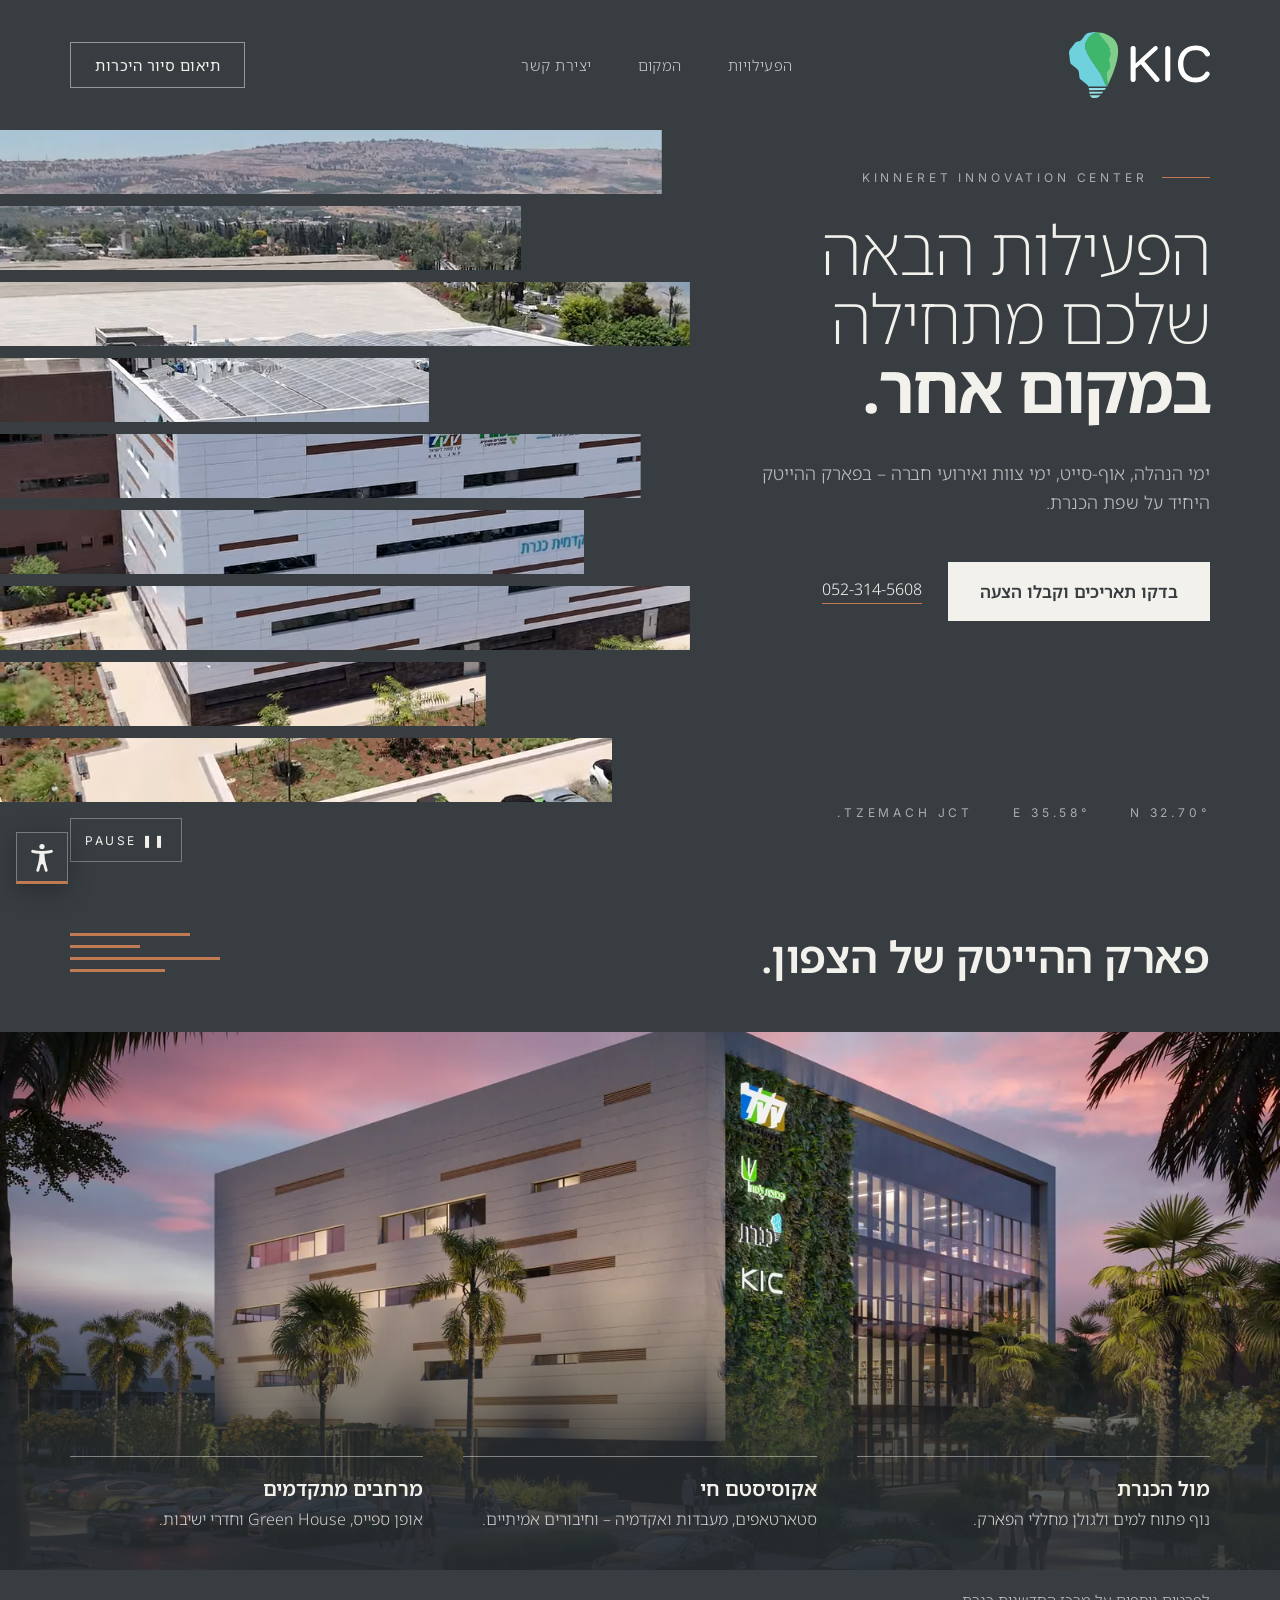
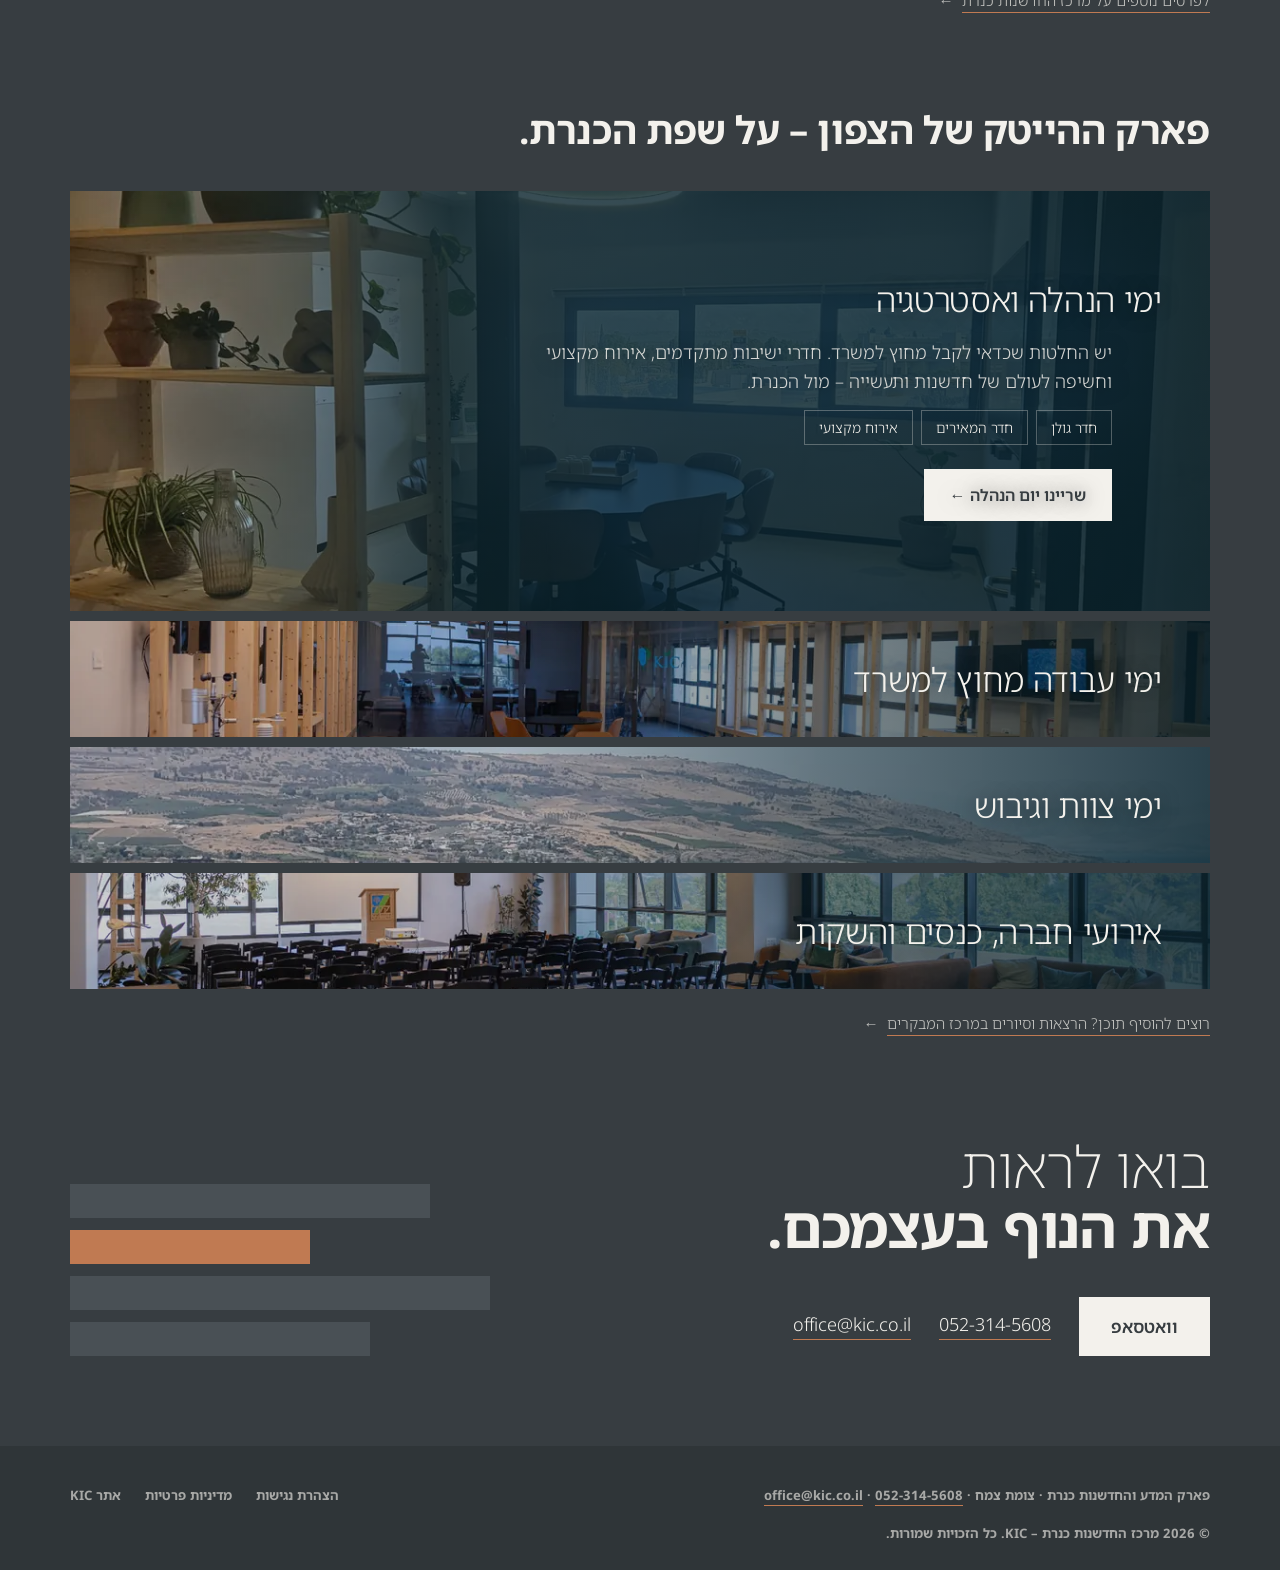
==== index.html @ aa3758ad "Add files via upload" ====
<!DOCTYPE html>
<html lang="he" dir="rtl">
<head>
<meta charset="utf-8">
<meta name="viewport" content="width=device-width, initial-scale=1">
<title>ימי הנהלה, אוף‑סייט ואירועי חברה מול הכנרת | KIC – פארק ההייטק של הצפון</title>
<meta name="description" content="ימי הנהלה, אוף סייט לחברות הייטק, ימי גיבוש בצפון ואירועי חברה בכנרת – בפארק ההייטק של הצפון בצומת צמח. בדקו תאריכים וקבלו הצעה בוואטסאפ.">
<meta name="theme-color" content="#373D41">
<!-- TODO: להחליף את https://example.com/ בדומיין הסופי (canonical, og:url, og:image, sitemap, robots, JSON-LD) -->
<link rel="canonical" href="https://example.com/">

<!-- העדפות נגישות מוחלות לפני הרינדור (בלי הבהוב) -->
<script>
(function(){try{var p=JSON.parse(localStorage.getItem('kic-a11y')||'{}'),h=document.documentElement;
for(var k in p){if(p[k])h.setAttribute('data-'+k,p[k]===true?'':p[k]);}
if(p.fs||p.spacing||p.font)h.setAttribute('data-flow','');}catch(e){}})();
</script>

<link rel="preconnect" href="https://fonts.googleapis.com">
<link rel="preconnect" href="https://fonts.gstatic.com" crossorigin>
<link rel="preload" as="style" href="https://fonts.googleapis.com/css2?family=Noto+Sans+Hebrew:wght@200;300;400;600;700&amp;family=Inter:wght@300;400;500&amp;display=swap">
<link rel="stylesheet" href="https://fonts.googleapis.com/css2?family=Noto+Sans+Hebrew:wght@200;300;400;600;700&amp;family=Inter:wght@300;400;500&amp;display=swap" media="print" onload="this.media='all'">
<noscript><link rel="stylesheet" href="https://fonts.googleapis.com/css2?family=Noto+Sans+Hebrew:wght@200;300;400;600;700&amp;family=Inter:wght@300;400;500&amp;display=swap"></noscript>
<link rel="stylesheet" href="css/styles.css">
<link rel="preload" as="image" href="assets/video/hero-poster-640.webp" imagesrcset="assets/video/hero-poster-480.webp 480w, assets/video/hero-poster-640.webp 640w, assets/video/hero-poster-800.webp 800w, assets/video/hero-poster.webp 960w" imagesizes="(max-width: 900px) 94vw, min(55vw, 860px)" fetchpriority="high">

<link rel="icon" href="favicon.ico" sizes="32x32">
<link rel="icon" href="favicon.svg" type="image/svg+xml">
<link rel="apple-touch-icon" href="apple-touch-icon.png">
<link rel="manifest" href="site.webmanifest">

<meta property="og:type" content="website">
<meta property="og:locale" content="he_IL">
<meta property="og:site_name" content="KIC – מרכז החדשנות כנרת">
<meta property="og:title" content="ימי הנהלה, אוף‑סייט ואירועי חברה מול הכנרת | KIC">
<meta property="og:description" content="הפעילות הבאה שלכם מתחילה במקום אחר: ימי הנהלה, ימי צוות וגיבוש, כנסים ואירועי חברה בפארק ההייטק של הצפון, מול הכנרת.">
<meta property="og:url" content="https://example.com/">
<meta property="og:image" content="https://example.com/assets/img/og-kic.jpg">
<meta property="og:image:type" content="image/jpeg">
<meta property="og:image:width" content="1200">
<meta property="og:image:height" content="630">
<meta property="og:image:alt" content="בניין מרכז החדשנות כנרת עם לוגו KIC, ומאחוריו הכנרת והגולן">
<meta name="twitter:card" content="summary_large_image">
<meta name="twitter:title" content="ימי הנהלה, אוף‑סייט ואירועי חברה מול הכנרת | KIC">
<meta name="twitter:description" content="ימי הנהלה, ימי צוות וגיבוש, כנסים ואירועי חברה בפארק ההייטק של הצפון, מול הכנרת.">
<meta name="twitter:image" content="https://example.com/assets/img/og-kic.jpg">
<meta name="twitter:image:alt" content="בניין מרכז החדשנות כנרת עם לוגו KIC, ומאחוריו הכנרת והגולן">

<!-- TODO: להוסיף ל-sameAs את כתובות הלינקדאין והפייסבוק הרשמיות של KIC -->
<script type="application/ld+json">
{
  "@context": "https://schema.org",
  "@graph": [
    {
      "@type": "Organization",
      "@id": "https://example.com/#org",
      "name": "מרכז החדשנות כנרת – KIC",
      "alternateName": ["KIC – Kinneret Innovation Center", "פארק המדע והחדשנות כנרת"],
      "url": "https://example.com/",
      "logo": "https://example.com/assets/logo/kic-logo.png",
      "email": "office@kic.co.il",
      "telephone": "+972-52-314-5608",
      "address": { "@id": "https://example.com/#address" },
      "sameAs": ["https://www.kinneretinnovation.com/he/kic-park"]
    },
    {
      "@type": "EventVenue",
      "@id": "https://example.com/#venue",
      "name": "פארק KIC – פארק ההייטק של הצפון",
      "description": "ימי הנהלה ואסטרטגיה, ימי עבודה מחוץ למשרד, ימי צוות וגיבוש, ואירועי חברה, כנסים והשקות – בפארק ההייטק על שפת הכנרת.",
      "url": "https://example.com/",
      "image": "https://example.com/assets/img/og-kic.jpg",
      "telephone": "+972-52-314-5608",
      "email": "office@kic.co.il",
      "address": {
        "@type": "PostalAddress",
        "@id": "https://example.com/#address",
        "streetAddress": "פארק המדע והחדשנות כנרת, צומת צמח",
        "addressLocality": "צומת צמח",
        "addressRegion": "עמק הירדן",
        "addressCountry": "IL"
      },
      "geo": { "@type": "GeoCoordinates", "latitude": 32.70, "longitude": 35.58 },
      "containedInPlace": { "@type": "Place", "name": "הכנרת" },
      "publicAccess": false,
      "organizer": { "@id": "https://example.com/#org" },
      "sameAs": ["https://www.kinneretinnovation.com/he/kic-park"]
    }
  ]
}
</script>
</head>
<body>
<a class="skip" href="#main">דלג לתוכן הראשי</a>

<header class="top">
  <a class="logo" href="./" aria-label="KIC – מרכז החדשנות כנרת, לראש העמוד">
    <img class="logo-light" src="assets/logo/kic-logo-light.svg" alt="KIC – מרכז החדשנות כנרת" width="140" height="66">
    <img class="logo-dark" src="assets/logo/kic-logo-dark.svg" alt="KIC – מרכז החדשנות כנרת" width="140" height="66" loading="lazy">
  </a>
  <nav aria-label="ניווט ראשי">
    <a href="#formats">הפעילויות</a>
    <a href="#place">המקום</a>
    <a href="#contact">יצירת קשר</a>
  </nav>
  <a class="btn-line" href="https://wa.me/972523145608" data-wa="tour" target="_blank" rel="noopener">תיאום סיור היכרות<span class="sr"> בוואטסאפ (נפתח בחלון חדש)</span></a>
</header>

<main id="main" tabindex="-1">
  <section class="hero" aria-labelledby="h-hero">
    <div class="strips">
      <div class="strips-media">
        <img id="heroPoster" src="assets/video/hero-poster-640.webp" srcset="assets/video/hero-poster-480.webp 480w, assets/video/hero-poster-640.webp 640w, assets/video/hero-poster-800.webp 800w, assets/video/hero-poster.webp 960w" sizes="(max-width: 900px) 94vw, min(55vw, 860px)" width="960" height="1118" alt="צילום רחפן של בניין מרכז החדשנות כנרת, ומאחוריו הכנרת" fetchpriority="high" decoding="async">
        <video id="heroVideo" muted loop playsinline preload="none" disablepictureinpicture aria-label="צילום רחפן שעולה מעל בניין מרכז החדשנות כנרת וחושף את הכנרת" hidden></video>
      </div>
      <div aria-hidden="true"><div class="cover" style="--i:0;width:94%"></div><div class="cover" style="--i:1;width:74%"></div><div class="cover" style="--i:2;width:98%"></div><div class="cover" style="--i:3;width:61%"></div><div class="cover" style="--i:4;width:91%"></div><div class="cover" style="--i:5;width:83%"></div><div class="cover" style="--i:6;width:98%"></div><div class="cover" style="--i:7;width:69%"></div><div class="cover" style="--i:8;width:87%"></div></div>
    </div>
    <button class="vctl" id="vctl" type="button" aria-pressed="false" aria-label="עצירת וידאו הרקע – PAUSE / PLAY" hidden><span aria-hidden="true" id="vctlText">❚❚ PAUSE</span></button>

    <div class="hero-copy">
      <p class="label up" lang="en">KINNERET INNOVATION CENTER</p>
      <h1 id="h-hero" class="up">הפעילות הבאה<br>שלכם מתחילה<br><strong>במקום אחר.</strong></h1>
      <p class="lead up2">ימי הנהלה, אוף‑סייט, ימי צוות ואירועי חברה – בפארק ההייטק היחיד על שפת הכנרת.</p>
      <div class="actions up2">
        <a class="btn" href="https://wa.me/972523145608" data-wa="quote" target="_blank" rel="noopener">בדקו תאריכים וקבלו הצעה<span class="sr"> בוואטסאפ (נפתח בחלון חדש)</span></a>
        <a class="ulink" href="tel:+972523145608" data-tel><span class="sr">טלפון: </span><span dir="ltr" data-phone-text>052-314-5608</span></a>
      </div>
    </div>

    <p class="coords label" aria-hidden="true" lang="en"><span>32.70° N</span><span>35.58° E</span><span>TZEMACH JCT.</span></p>
  </section>

  <section class="place" id="place" aria-labelledby="h-place">
    <div class="place-head">
      <h2 id="h-place" class="h-place"><b>פארק ההייטק של הצפון.</b></h2>
      <div class="slats" aria-hidden="true"><span style="width:120px"></span><span style="width:70px"></span><span style="width:150px"></span><span style="width:95px"></span></div>
    </div>
    <div class="pano">
      <img class="pano-building" src="assets/img/kic-building-1200.webp" srcset="assets/img/kic-building-480.webp 480w, assets/img/kic-building-800.webp 800w, assets/img/kic-building-1200.webp 1200w, assets/img/kic-building-1600.webp 1600w, assets/img/kic-building-2000.webp 2000w" sizes="100vw" width="2000" height="1379" alt="בניין מרכז החדשנות כנרת עם הקיר הירוק והלוגו של KIC, מואר בשעת דמדומים ומוקף עצי דקל" loading="lazy" decoding="async">
      <ul class="values">
        <li><p class="t">מול הכנרת</p><p class="d">נוף פתוח למים ולגולן מחללי הפארק.</p></li>
        <li><p class="t">אקוסיסטם חי</p><p class="d">סטארטאפים, מעבדות ואקדמיה – וחיבורים אמיתיים.</p></li>
        <li><p class="t">מרחבים מתקדמים</p><p class="d">אופן ספייס, Green House וחדרי ישיבות.</p></li>
      </ul>
    </div>
    <a class="more-link" href="https://www.kinneretinnovation.com/he/kic-park" data-link="KIC_SITE" target="_blank" rel="noopener"><span>לפרטים נוספים על מרכז החדשנות כנרת</span> <span aria-hidden="true">←</span><span class="sr"> (נפתח בחלון חדש)</span></a>
  </section>

  <section class="formats" id="formats" aria-labelledby="h-formats">
    <div class="formats-head">
      <h2 id="h-formats" class="h-formats"><strong>פארק ההייטק של הצפון – על שפת הכנרת.</h2>
    </div>
    <div class="rows" id="rows">

      <div class="row on">
        <img src="assets/img/meeting-golan-1200.webp" srcset="assets/img/meeting-golan-480.webp 480w, assets/img/meeting-golan-800.webp 800w, assets/img/meeting-golan-1200.webp 1200w, assets/img/meeting-golan-1600.webp 1600w, assets/img/meeting-golan-2000.webp 2000w" sizes="(min-width: 1455px) calc(100vw - 160px), (min-width: 364px) 89vw, calc(100vw - 40px)" width="2000" height="924" alt="חדר הישיבות גולן" loading="lazy" decoding="async">
        <h3 class="row-h"><button class="row-toggle" type="button" id="row-btn-0" aria-expanded="true" aria-controls="more-0" aria-labelledby="row-t-0"></button></h3>
        <div class="row-body">
          <div class="row-title"><span class="t" id="row-t-0">ימי הנהלה ואסטרטגיה</span></div>
          <div class="row-more" id="more-0" role="region" aria-labelledby="row-t-0">
            <p>יש החלטות שכדאי לקבל מחוץ למשרד. חדרי ישיבות מתקדמים, אירוח מקצועי וחשיפה לעולם של חדשנות ותעשייה – מול הכנרת.</p>
            <ul class="tags" aria-label="מרחבים"><li>חדר גולן</li><li>חדר המאירים</li><li>אירוח מקצועי</li></ul>
            <div class="row-actions"><a class="btn" href="https://wa.me/972523145608" data-wa-activity="ימי הנהלה ואסטרטגיה" target="_blank" rel="noopener">שריינו יום הנהלה <span aria-hidden="true">←</span><span class="sr"> בוואטסאפ (נפתח בחלון חדש)</span></a></div>
          </div>
        </div>
      </div>

      <div class="row">
        <img src="assets/img/greenhouse-1200.webp" srcset="assets/img/greenhouse-480.webp 480w, assets/img/greenhouse-800.webp 800w, assets/img/greenhouse-1200.webp 1200w, assets/img/greenhouse-1600.webp 1600w, assets/img/greenhouse-2000.webp 2000w" sizes="(min-width: 1455px) calc(100vw - 160px), (min-width: 364px) 89vw, calc(100vw - 40px)" width="2000" height="1333" alt="מתחם ה‑Green House" loading="lazy" decoding="async">
        <h3 class="row-h"><button class="row-toggle" type="button" id="row-btn-1" aria-expanded="false" aria-controls="more-1" aria-labelledby="row-t-1"></button></h3>
        <div class="row-body">
          <div class="row-title"><span class="t" id="row-t-1">ימי עבודה מחוץ למשרד</span></div>
          <div class="row-more" id="more-1" role="region" aria-labelledby="row-t-1" hidden>
            <p>לפעמים צריך לשנות סביבה כדי לחשוב אחרת. מרחבי עבודה, חדרי ישיבות, סדנאות ותוכן מקצועי בתוך אקוסיסטם חי.</p>
            <ul class="tags" aria-label="מרחבים"><li lang="en">Green House</li><li>חדרי ישיבות</li><li>סדנאות</li></ul>
            <div class="row-actions"><a class="btn" href="https://wa.me/972523145608" data-wa-activity="ימי עבודה מחוץ למשרד" target="_blank" rel="noopener">בדקו תאריכים <span aria-hidden="true">←</span><span class="sr"> לימי עבודה מחוץ למשרד בוואטסאפ (נפתח בחלון חדש)</span></a></div>
          </div>
        </div>
      </div>

      <div class="row">
        <img src="assets/img/lake-coast-1200.webp" srcset="assets/img/lake-coast-480.webp 480w, assets/img/lake-coast-800.webp 800w, assets/img/lake-coast-1200.webp 1200w, assets/img/lake-coast-1600.webp 1600w, assets/img/lake-coast-2000.webp 2000w" sizes="(min-width: 1455px) calc(100vw - 160px), (min-width: 364px) 89vw, calc(100vw - 40px)" width="2000" height="3556" alt="חוף הכנרת במבט רחפן" loading="lazy" decoding="async">
        <h3 class="row-h"><button class="row-toggle" type="button" id="row-btn-2" aria-expanded="false" aria-controls="more-2" aria-labelledby="row-t-2"></button></h3>
        <div class="row-body">
          <div class="row-title"><span class="t" id="row-t-2">ימי צוות וגיבוש</span></div>
          <div class="row-more" id="more-2" role="region" aria-labelledby="row-t-2" hidden>
            <p>יום שמחבר בין אנשים, רעיונות וחוויות: מרחבים מתקדמים, פעילויות משותפות, תוכן מעשיר ואפשרות לשלב חוויה בכנרת.</p>
            <ul class="tags" aria-label="מרחבים"><li>אופן ספייס</li><li lang="en">Green House</li><li>פעילות בכנרת</li></ul>
            <div class="row-actions"><a class="btn" href="https://wa.me/972523145608" data-wa-activity="ימי צוות וגיבוש" target="_blank" rel="noopener">בדקו תאריכים <span aria-hidden="true">←</span><span class="sr"> לימי צוות וגיבוש בוואטסאפ (נפתח בחלון חדש)</span></a></div>
          </div>
        </div>
      </div>

      <div class="row">
        <img src="assets/img/openspace-event-1200.webp" srcset="assets/img/openspace-event-480.webp 480w, assets/img/openspace-event-800.webp 800w, assets/img/openspace-event-1200.webp 1200w, assets/img/openspace-event-1600.webp 1600w, assets/img/openspace-event-2000.webp 2000w" sizes="(min-width: 1455px) calc(100vw - 160px), (min-width: 364px) 89vw, calc(100vw - 40px)" width="2000" height="1125" alt="האופן ספייס מסודר לאירוע" loading="lazy" decoding="async">
        <h3 class="row-h"><button class="row-toggle" type="button" id="row-btn-3" aria-expanded="false" aria-controls="more-3" aria-labelledby="row-t-3"></button></h3>
        <div class="row-body">
          <div class="row-title"><span class="t" id="row-t-3">אירועי חברה, כנסים והשקות</span></div>
          <div class="row-more" id="more-3" role="region" aria-labelledby="row-t-3" hidden>
            <p>חללי אירועים, תשתיות טכנולוגיות, מיתוג, אירוח ותוכן – כי אצלנו כל אירוע מקבל ערך נוסף.</p>
            <ul class="tags" aria-label="מרחבים"><li>אופן ספייס</li><li>מסכי לובי</li><li>מיתוג ואירוח</li></ul>
            <div class="row-actions">
              <a class="btn" href="https://wa.me/972523145608" data-wa-activity="אירועי חברה, כנסים והשקות" target="_blank" rel="noopener">ספרו לנו על האירוע <span aria-hidden="true">←</span><span class="sr"> בוואטסאפ (נפתח בחלון חדש)</span></a>
            </div>
          </div>
        </div>
      </div>

    </div>
    <a class="more-link more-link--formats" href="https://www.kinneretinnovation.com/he" data-link="VISITOR_CENTER_URL" target="_blank" rel="noopener"><span>רוצים להוסיף תוכן? הרצאות וסיורים במרכז המבקרים</span> <span aria-hidden="true">←</span><span class="sr"> (נפתח בחלון חדש)</span></a>
  </section>

  <section class="contact" id="contact" aria-labelledby="h-contact">
    <div>
      <h2 id="h-contact" class="h-contact">בואו לראות<br><b>את הנוף בעצמכם.</b></h2>
      <div class="contact-links">
        <a class="btn" href="https://wa.me/972523145608" data-wa="contact" target="_blank" rel="noopener">וואטסאפ<span class="sr"> (נפתח בחלון חדש)</span></a>
        <a class="ulink" href="tel:+972523145608" data-tel><span class="sr">טלפון: </span><span dir="ltr" data-phone-text>052-314-5608</span></a>
        <a class="ulink" href="mailto:office@kic.co.il?subject=%D7%A4%D7%A0%D7%99%D7%99%D7%94%20%D7%9E%D7%A2%D7%9E%D7%95%D7%93%20%D7%94%D7%A0%D7%97%D7%99%D7%AA%D7%94%20%E2%80%93%20%D7%A4%D7%90%D7%A8%D7%A7%20KIC" data-mail><span class="sr">דוא״ל: </span><span dir="ltr" data-mail-text>office@kic.co.il</span></a>
      </div>
    </div>
    <div class="bars" aria-hidden="true"><span style="width:360px"></span><span style="width:240px"></span><span style="width:420px"></span><span style="width:300px"></span></div>
  </section>
</main>

<footer class="site-footer">
  <p>פארק המדע והחדשנות כנרת · צומת צמח · <a href="tel:+972523145608" data-tel><span dir="ltr" data-phone-text>052-314-5608</span></a> · <a href="mailto:office@kic.co.il?subject=%D7%A4%D7%A0%D7%99%D7%99%D7%94%20%D7%9E%D7%A2%D7%9E%D7%95%D7%93%20%D7%94%D7%A0%D7%97%D7%99%D7%AA%D7%94%20%E2%80%93%20%D7%A4%D7%90%D7%A8%D7%A7%20KIC" data-mail><span dir="ltr" data-mail-text>office@kic.co.il</span></a></p>
  <nav aria-label="קישורים משפטיים ומידע">
    <ul>
      <li><a href="accessibility.html">הצהרת נגישות</a></li>
      <li><a href="privacy.html">מדיניות פרטיות</a></li>
      <li><a href="https://www.kinneretinnovation.com/he/kic-park" data-link="KIC_SITE" target="_blank" rel="noopener">אתר KIC<span class="sr"> (נפתח בחלון חדש)</span></a></li>
    </ul>
  </nav>
  <p class="copy">© <span data-year>2026</span> מרכז החדשנות כנרת – KIC. כל הזכויות שמורות.</p>
</footer>

<script src="js/config.js"></script>
<script src="js/main.js"></script>
<script src="js/a11y.js"></script>
</body>
</html>
---- css/styles.css ----
/* KIC – עמוד נחיתה · "קווי החזית"
   מבוסס 1:1 על design-reference/index.html. שינויים מהייחוס מסומנים ב-[a11y] / [prod].
   גדלי טקסט ב-rem (16px = 1rem) כדי שהגדלת טקסט (בדפדפן ובתפריט הנגישות) תעבוד. */

:root{
  --bg:#373D41; --ink:#F3F1EC; --muted:rgba(243,241,236,.72);
  --dim:rgba(243,241,236,.62); /* [a11y] היה .5 (3.75:1) – עכשיו 4.87:1 על הגרפיט */
  --copper:#C07A52; --copper-light:#D8946C; --panel:#42494D; --footer:#2F3538; --bar:#495055;
  --on-img:#F3F1EC; /* טקסט שיושב על תמונה – נשאר בהיר בכל מצב */
  --pad:clamp(20px,5.5vw,80px);
  --sh:64px; --sg:12px;
  --fsx:1; /* מכפיל גודל טקסט (תפריט נגישות) לחלקי ה-vw של clamp */
}
*{box-sizing:border-box}
html{scroll-behavior:smooth}
body{margin:0;background:var(--bg);color:var(--ink);font-family:'Noto Sans Hebrew',sans-serif;-webkit-font-smoothing:antialiased}
a{color:inherit;text-decoration:none}
img{display:block;max-width:100%}
.skip{position:absolute;right:-999px;top:0;background:var(--ink);color:var(--bg);padding:10px 16px;z-index:50}
.skip:focus{right:12px;top:12px}
:focus-visible{outline:2px solid var(--copper-light);outline-offset:3px}
main:focus{outline:none} /* [a11y] יעד "דלג לתוכן" */
.label{font-family:'Inter',sans-serif;font-size:.75rem;letter-spacing:.32em;color:var(--dim)}
.btn{display:inline-block;padding:18px 32px;background:var(--ink);color:var(--bg);font-size:1.0625rem;font-weight:600;transition:background .3s,color .3s,box-shadow .3s}
.btn:hover{background:#fff;box-shadow:0 0 0 1px var(--copper)}
.btn-line{display:inline-block;padding:12px 24px;border:1px solid rgba(243,241,236,.5);font-size:.9375rem;letter-spacing:.03em;transition:background .3s,color .3s}
.btn-line:hover{background:var(--ink);color:var(--bg)}
.ulink{display:inline-block;border-bottom:1px solid var(--copper);padding-bottom:3px;font-weight:300}
.sr{position:absolute;width:1px;height:1px;overflow:hidden;clip:rect(0 0 0 0);white-space:nowrap}

/* header – [prod] יצא מתוך ה-Hero ל-<header> אמיתי; המראה זהה */
.top{position:relative;z-index:3;display:flex;align-items:center;justify-content:space-between;padding:32px var(--pad)}
.top .logo img{height:66px;width:auto}
.top nav{display:flex;gap:46px;font-size:.9375rem;font-weight:300;letter-spacing:.03em;color:rgba(243,241,236,.75)}
.top nav a{padding:11px 0} /* [a11y] מטרת מגע 44px בלי שינוי חזותי */
.top nav a:hover{color:var(--ink)}

/* hero – ה-header כבר לא בתוך הסקשן, לכן היסטים קטנים ב-130px (גובה ה-header) */
.hero{position:relative;min-height:730px}
.strips{position:absolute;left:0;top:0;width:55vw;max-width:860px;height:calc(9*var(--sh) + 8*var(--sg))}
.strips-media{position:absolute;inset:0}
.strips-media video,.strips-media img{position:absolute;inset:0;width:100%;height:100%;object-fit:cover;object-position:center 62%;display:block}
.strips-media{-webkit-mask-image:linear-gradient(#000,#000),linear-gradient(#000,#000),linear-gradient(#000,#000),linear-gradient(#000,#000),linear-gradient(#000,#000),linear-gradient(#000,#000),linear-gradient(#000,#000),linear-gradient(#000,#000),linear-gradient(#000,#000);mask-image:linear-gradient(#000,#000),linear-gradient(#000,#000),linear-gradient(#000,#000),linear-gradient(#000,#000),linear-gradient(#000,#000),linear-gradient(#000,#000),linear-gradient(#000,#000),linear-gradient(#000,#000),linear-gradient(#000,#000);-webkit-mask-size:94% var(--sh),74% var(--sh),98% var(--sh),61% var(--sh),91% var(--sh),83% var(--sh),98% var(--sh),69% var(--sh),87% var(--sh);mask-size:94% var(--sh),74% var(--sh),98% var(--sh),61% var(--sh),91% var(--sh),83% var(--sh),98% var(--sh),69% var(--sh),87% var(--sh);-webkit-mask-position:0 calc(0*(var(--sh) + var(--sg))),0 calc(1*(var(--sh) + var(--sg))),0 calc(2*(var(--sh) + var(--sg))),0 calc(3*(var(--sh) + var(--sg))),0 calc(4*(var(--sh) + var(--sg))),0 calc(5*(var(--sh) + var(--sg))),0 calc(6*(var(--sh) + var(--sg))),0 calc(7*(var(--sh) + var(--sg))),0 calc(8*(var(--sh) + var(--sg)));mask-position:0 calc(0*(var(--sh) + var(--sg))),0 calc(1*(var(--sh) + var(--sg))),0 calc(2*(var(--sh) + var(--sg))),0 calc(3*(var(--sh) + var(--sg))),0 calc(4*(var(--sh) + var(--sg))),0 calc(5*(var(--sh) + var(--sg))),0 calc(6*(var(--sh) + var(--sg))),0 calc(7*(var(--sh) + var(--sg))),0 calc(8*(var(--sh) + var(--sg)));-webkit-mask-repeat:no-repeat;mask-repeat:no-repeat}
.cover{position:absolute;left:0;height:var(--sh);top:calc(var(--i)*(var(--sh) + var(--sg)));background:var(--bg);transform-origin:right center;animation:uncover 1.4s cubic-bezier(.7,0,.2,1) both;animation-delay:calc(var(--i)*.07s + .2s)}
@keyframes uncover{from{transform:scaleX(1)}to{transform:scaleX(0)}}
.vctl{position:absolute;left:var(--pad);top:calc(9*var(--sh) + 8*var(--sg) + 16px);z-index:3;display:flex;align-items:center;gap:10px;min-height:44px;background:none;border:1px solid rgba(243,241,236,.35);color:var(--ink);font:400 .75rem 'Inter',sans-serif;letter-spacing:.2em;padding:9px 14px;cursor:pointer}
.vctl:hover{border-color:var(--ink)}
.vctl[hidden]{display:none}
.hero-copy{position:absolute;right:var(--pad);top:40px;width:min(540px,36vw)}
.hero-copy .label{display:flex;align-items:center;gap:14px;margin:0 0 30px}
.hero-copy .label::before{content:"";width:48px;height:1px;background:var(--copper)}
h1{margin:0;font-size:clamp(2.875rem,calc(5.3vw*var(--fsx)),4.875rem);line-height:1.02;font-weight:200;letter-spacing:-.03em}
h1 strong{font-weight:700}
.lead{margin:36px 0 0;font-size:clamp(1.0625rem,calc(1.4vw*var(--fsx)),1.25rem);line-height:1.65;font-weight:300;color:var(--muted)}
.actions{display:flex;align-items:center;flex-wrap:wrap;gap:26px;margin-top:44px}
.coords{position:absolute;right:var(--pad);bottom:40px;display:flex;gap:40px;margin:0}
.up{animation:up 1.1s cubic-bezier(.2,.8,.2,1) .5s both}
.up2{animation:up 1.1s cubic-bezier(.2,.8,.2,1) .75s both}
@keyframes up{from{opacity:0;transform:translateY(18px)}to{opacity:1;transform:none}}

/* place */
.place{padding-top:70px}
.place-head{display:flex;justify-content:space-between;align-items:flex-end;gap:40px;padding:0 var(--pad) 48px}
h2{margin:0;font-weight:200}
.h-place{max-width:820px;font-size:clamp(1.875rem,calc(3.4vw*var(--fsx)),3rem);line-height:1.25;letter-spacing:-.01em}
h2 b{font-weight:600}
.slats{display:flex;flex-direction:column;align-items:flex-end;gap:9px;padding-bottom:12px}
.slats span{display:block;height:3px;background:var(--copper);transform-origin:right center;transform:scaleX(0);transition:transform 1.2s cubic-bezier(.7,0,.2,1)}
.slats.in span{transform:scaleX(1)}
.slats span:nth-child(2){transition-delay:.1s}.slats span:nth-child(3){transition-delay:.2s}.slats span:nth-child(4){transition-delay:.3s}
.pano{position:relative;height:clamp(420px,42vw,600px);overflow:hidden}
.pano img{position:absolute;inset:0;width:100%;height:100%;object-fit:cover;object-position:center center}
.pano img.pano-building{object-position:center 42%} /* כל הבניין בתוך הפס הרחב */
.pano::after{content:"";position:absolute;inset:0;background:linear-gradient(to top,rgba(40,45,48,.9),rgba(40,45,48,.76) 24%,rgba(40,45,48,0) 52%)} /* [a11y] חוזק מ-.8→0 */
.values{position:absolute;z-index:1;right:var(--pad);left:var(--pad);bottom:40px;display:grid;grid-template-columns:repeat(3,minmax(0,1fr));gap:40px;margin:0;padding:0;list-style:none;color:var(--on-img)}
.values li{border-top:1px solid rgba(243,241,236,.45);padding-top:18px}
.values p{margin:0}
.values .t{font-size:1.25rem;font-weight:600;margin-bottom:6px}
.values .d{font-size:1rem;font-weight:300;color:rgba(243,241,236,.8)}

/* formats */
.formats{padding:90px var(--pad) 0}
.formats-head{display:flex;justify-content:space-between;align-items:baseline;margin-bottom:36px}
.h-formats{font-size:clamp(1.875rem,calc(3vw*var(--fsx)),2.75rem);letter-spacing:-.01em}
.rows{display:flex;flex-direction:column;gap:10px}
.row{position:relative;overflow:hidden;height:116px;background:var(--panel);transition:height .7s cubic-bezier(.7,0,.2,1);color:var(--on-img)}
.row.on{height:420px}
.row img{position:absolute;inset:0;width:100%;height:100%;object-fit:cover;filter:saturate(.9) brightness(.82);transition:filter .7s,transform 1.2s cubic-bezier(.2,.8,.2,1)}
.row.on img{filter:none}
.row:hover img{transform:scale(1.03)}
.row::after{content:"";position:absolute;inset:0;background:linear-gradient(270deg,rgba(8,34,44,.78) 0%,rgba(8,34,44,.42) 34%,rgba(8,34,44,0) 62%);pointer-events:none;transition:background .7s}
/* [a11y] הצללה מחוזקת תחת עמודת הטקסט (AA על כל תמונה); הדעיכה נשארת משמאל */
.row.on::after{background:linear-gradient(270deg,rgba(8,34,44,.86) 0,rgba(8,34,44,.8) min(760px,70%),rgba(8,34,44,0) min(1120px,100%))}
.row-h{margin:0;font:inherit}
.row-toggle{position:absolute;inset:0;z-index:2;width:100%;border:0;padding:0;background:transparent;cursor:pointer;color:inherit;font:inherit}
.row-toggle:focus-visible{outline-offset:-5px} /* [a11y] השורה עם overflow:hidden – הפוקוס מצויר פנימה */
.row-body{text-shadow:0 1px 18px rgba(4,20,26,.55)}
.row-body{position:absolute;z-index:3;right:48px;top:0;bottom:0;width:min(640px,calc(100% - 96px));display:flex;flex-direction:column;justify-content:center;gap:14px;pointer-events:none}
.row-title{display:flex;align-items:baseline;gap:22px}
.row-title .t{font-size:clamp(1.5rem,calc(2.6vw*var(--fsx)),2.375rem);line-height:1.1;font-weight:300;letter-spacing:-.01em}
.row-more{display:none;flex-direction:column;gap:14px;padding-right:50px}
.row.on .row-more{display:flex;animation:up .7s cubic-bezier(.2,.8,.2,1) .25s both}
.row-more p{margin:6px 0 0;font-size:1.125rem;line-height:1.6;font-weight:300;color:rgba(243,241,236,.85)}
.tags{display:flex;flex-wrap:wrap;gap:8px;margin:0;padding:0;list-style:none}
.tags li{padding:7px 14px;border:1px solid rgba(243,241,236,.3);font-size:.875rem;font-weight:300}
.row-more .btn{align-self:flex-start;padding:15px 26px;font-size:1rem;pointer-events:auto;color:#373D41;background:#F3F1EC}
.row-more .btn:hover{background:#fff}
.more-link{display:inline-flex;gap:8px;align-items:baseline;margin:10px var(--pad) -10px;padding:10px 0;font-size:.9375rem;font-weight:300;color:var(--muted);transition:color .3s}
.more-link span:first-child{border-bottom:1px solid var(--copper);padding-bottom:2px}
.more-link:hover{color:var(--ink)}
.more-link--formats{margin:14px 0 -10px} /* בתוך .formats שכבר יש לו padding צדדי */
.row-actions{display:flex;flex-wrap:wrap;align-items:center;gap:22px;margin-top:10px}
.row-actions .btn{margin-top:0}
.row-extra{pointer-events:auto;font-size:.9375rem;font-weight:300;color:var(--on-img);border-bottom:1px solid var(--copper);padding-bottom:2px}
.row-extra:hover{border-color:var(--on-img)}

/* contact */
.contact{padding:100px var(--pad) 90px;display:flex;justify-content:space-between;align-items:flex-end;gap:40px}
.h-contact{font-size:clamp(2.5rem,calc(4.5vw*var(--fsx)),4rem);line-height:1.05;letter-spacing:-.02em}
.h-contact b{font-weight:700}
.contact-links{display:flex;flex-wrap:wrap;align-items:center;gap:28px;margin-top:40px;font-size:1.125rem}
.bars{display:flex;flex-direction:column;align-items:flex-end;gap:12px}
.bars span{display:block;height:34px;background:var(--bar)}
.bars span:nth-child(2){background:var(--copper)}

/* footer – [prod] פרטים מלאים במקום "טיוטת עיצוב" */
.site-footer{padding:28px var(--pad);background:var(--footer);display:flex;justify-content:space-between;align-items:center;flex-wrap:wrap;gap:8px 32px;font-size:.8125rem;color:var(--dim)}
.site-footer p{margin:0}
.site-footer ul{display:flex;flex-wrap:wrap;gap:0 24px;margin:0;padding:0;list-style:none}
.site-footer ul a{display:inline-block;padding:12px 0}
.site-footer a:hover{color:var(--ink)}
.site-footer p a{border-bottom:1px solid var(--copper);padding-bottom:1px} /* [a11y] קישור בתוך טקסט – לא רק בצבע (1.4.1) */
.site-footer .copy{flex-basis:100%}

/* mobile */
@media (max-width: 900px){
  :root{--sh:30px;--sg:8px}
  .top{padding:20px var(--pad)}
  .top nav{display:none}
  .top .logo img{height:48px}
  .btn-line{padding:12px 16px;font-size:.875rem}
  .hero{min-height:auto;padding-bottom:60px}
  .strips{position:relative;top:auto;width:94vw;margin-top:8px}
  /* [a11y] הכפתור מוצג גם בנייד (WCAG 2.2.2), מתחת לפסים משמאל */
  .vctl{position:relative;left:auto;top:auto;bottom:auto;width:max-content;margin:12px auto 0 var(--pad)}
  .hero-copy{position:relative;right:auto;top:auto;width:auto;padding:36px var(--pad) 0}
  .coords{position:relative;right:auto;bottom:auto;padding:36px var(--pad) 0;gap:20px;flex-wrap:wrap}
  .place{padding-top:50px}
  .place-head .slats{display:none}
  .values{grid-template-columns:1fr;gap:16px;bottom:24px}
  .values .d{display:none}
  .pano::after{background:linear-gradient(to top,rgba(40,45,48,.9),rgba(40,45,48,.78) 52%,rgba(40,45,48,0) 78%)}
  .row::after{background:linear-gradient(270deg,rgba(8,34,44,.78) 0,rgba(8,34,44,.62) 70%,rgba(8,34,44,.45) 100%)}
  .row.on::after{background:linear-gradient(270deg,rgba(8,34,44,.86) 0,rgba(8,34,44,.8) 100%)}
  .formats{padding-top:80px}
  .row{height:92px}
  .row.on{height:520px}
  .row-body{right:22px;width:calc(100% - 44px)}
  .row-more{padding-right:0}
  .row-more p{font-size:1rem}
  .contact{flex-direction:column;align-items:flex-start;padding:90px var(--pad) 80px}
  .bars{display:none}
  .site-footer{flex-direction:column;align-items:flex-start;gap:8px}
}

/* ---------- תנועה ---------- */
@media (prefers-reduced-motion: reduce){
  *,*::before,*::after{animation:none!important;transition:none!important;scroll-behavior:auto!important}
  .slats span{transform:none}
  .cover{display:none} /* [bugfix] בייחוס הפסים נשארו סגורים ב-reduced motion והסתירו את התמונה */
}
html[data-motion="off"] *,html[data-motion="off"] *::before,html[data-motion="off"] *::after{animation:none!important;transition:none!important;scroll-behavior:auto!important}
html[data-motion="off"] .slats span{transform:none}
html[data-motion="off"] .cover{display:none}

/* ---------- תפריט נגישות ---------- */
.a11y-btn{position:fixed;left:16px;bottom:16px;z-index:60;width:52px;height:52px;display:grid;place-items:center;padding:0;background:var(--bg);color:var(--ink);border:1px solid rgba(243,241,236,.35);border-bottom:3px solid var(--copper);cursor:pointer;box-shadow:0 6px 24px rgba(0,0,0,.28)}
.a11y-btn:hover{border-color:var(--ink);border-bottom-color:var(--copper)}
.a11y-btn svg{width:30px;height:30px}
.a11y-panel{position:fixed;left:16px;bottom:80px;z-index:61;width:min(380px,calc(100vw - 32px));max-height:calc(100vh - 100px);max-height:calc(100dvh - 100px);overflow:auto;background:var(--panel);color:var(--ink);border-top:3px solid var(--copper);box-shadow:0 18px 48px rgba(0,0,0,.4);padding:22px 22px 18px}
.a11y-panel[hidden]{display:none}
.a11y-head{display:flex;align-items:center;justify-content:space-between;gap:12px;margin-bottom:16px}
.a11y-head h2{font-size:1.25rem;font-weight:600}
.a11y-close{width:44px;height:44px;display:grid;place-items:center;background:none;border:1px solid rgba(243,241,236,.35);color:inherit;cursor:pointer;font-size:1.375rem;line-height:1}
.a11y-close:hover{border-color:var(--ink)}
.a11y-group{margin:0 0 12px;padding:0;border:0}
.a11y-sub{font-size:.8125rem;color:var(--muted);margin:0 0 8px;padding:0}
.a11y-size{display:grid;grid-template-columns:1fr auto 1fr;gap:8px;align-items:center}
.a11y-size output{min-width:64px;text-align:center;font-family:'Inter',sans-serif;font-size:.8125rem;letter-spacing:.1em;color:var(--muted)}
.a11y-grid{display:grid;grid-template-columns:1fr 1fr;gap:8px}
.a11y-opt{display:flex;align-items:center;gap:10px;min-height:48px;width:100%;padding:10px 12px;background:var(--bg);color:var(--ink);border:1px solid rgba(243,241,236,.22);font:inherit;font-size:.9375rem;font-weight:400;text-align:right;cursor:pointer}
.a11y-opt:hover{border-color:var(--ink)}
.a11y-opt::before{content:"";flex:0 0 auto;width:12px;height:12px;border:1px solid currentColor}
.a11y-size .a11y-opt::before{display:none}
.a11y-size .a11y-opt{justify-content:center;gap:6px;padding:10px 6px;font-size:.875rem}
.a11y-size{grid-template-columns:minmax(0,1fr) 48px minmax(0,1fr)}
.a11y-size output{min-width:0}
.a11y-opt[aria-pressed="true"]{border-color:var(--copper-light);box-shadow:inset 0 -3px 0 var(--copper)}
.a11y-opt[aria-pressed="true"]::before{background:var(--copper-light);border-color:var(--copper-light)}
.a11y-opt:disabled{opacity:.5;cursor:not-allowed}
.a11y-foot{display:flex;flex-wrap:wrap;align-items:center;justify-content:space-between;gap:12px;margin-top:16px;padding-top:14px;border-top:1px solid rgba(243,241,236,.18)}
.a11y-foot a{display:inline-block;padding:10px 0;border-bottom:1px solid var(--copper);font-size:.9375rem}
.a11y-reset{min-height:44px;padding:10px 18px;background:var(--ink);color:var(--bg);border:0;font:inherit;font-weight:600;cursor:pointer}

/* ---------- מצבי נגישות (מוחלים על <html> לפני הרינדור) ---------- */
html[data-fs="1"]{font-size:112.5%;--fsx:1.125}
html[data-fs="2"]{font-size:125%;--fsx:1.25}
html[data-fs="3"]{font-size:150%;--fsx:1.5}

/* "זרימה": כשהטקסט גדל או מתרווח – הגבהים הקבועים משתחררים כדי שלא ייחתך תוכן */
html[data-flow] .hero{min-height:730px;padding-bottom:110px;display:flow-root}
html[data-flow] .hero-copy{position:relative;right:auto;top:auto;margin:40px var(--pad) 0 0;width:min(560px,40vw)}
html[data-flow] .row{height:auto;min-height:116px}
html[data-flow] .row.on{height:auto;min-height:420px}
html[data-flow] .row-body{position:relative;right:auto;top:auto;bottom:auto;margin-right:48px;min-height:inherit;padding:28px 0}
html[data-flow] .values{position:relative;right:auto;left:auto;bottom:auto;padding:28px var(--pad);background:rgba(40,45,48,.92)}
html[data-flow] .pano{height:auto;min-height:clamp(420px,42vw,600px);display:flex;flex-direction:column;justify-content:flex-end}
@media (max-width:900px){
  html[data-flow] .hero{padding-bottom:60px;min-height:auto}
  html[data-flow] .hero-copy{margin:0;width:auto}
  html[data-flow] .row{min-height:92px}
  html[data-flow] .row.on{min-height:520px}
  html[data-flow] .row-body{margin-right:22px}
}

html[data-spacing] body :is(p,li,a,span,h1,h2,h3,button,strong,b):not(.label):not(.label *){line-height:1.7!important;letter-spacing:.06em!important;word-spacing:.16em!important}
html[data-spacing] body :is(h1,h2,h1 *,h2 *,.row-title .t){line-height:1.3!important}
html[data-spacing] body p{margin-bottom:1em}

html[data-font] body,html[data-font] body *:not(svg):not(svg *){font-family:Arial,'Segoe UI',Helvetica,sans-serif!important}
html[data-font] :is(h1,h2,.row-title .t,.lead,.row-more p,.values .d,.ulink,.top nav,.more-link,.row-extra,.tags li){font-weight:400!important}

html[data-links] a:not(.skip){text-decoration:underline!important;text-decoration-thickness:2px!important;text-underline-offset:5px!important;outline:2px dashed var(--copper-light);outline-offset:3px}
html[data-links] .row-more .btn,html[data-links] .btn{outline-color:var(--copper)}

html[data-gray]{filter:grayscale(1)}

html[data-cursor],html[data-cursor] *{cursor:url("data:image/svg+xml,%3Csvg xmlns='http://www.w3.org/2000/svg' width='48' height='48' viewBox='0 0 48 48'%3E%3Cpath d='M6 3l0 36 9-8 6 14 7-3-6-14 12 0z' fill='%23000' stroke='%23fff' stroke-width='2.5' stroke-linejoin='round'/%3E%3C/svg%3E") 6 3,auto!important}

/* ניגודיות גבוהה */
html[data-contrast="high"]{--bg:#000;--panel:#111;--footer:#000;--bar:#3a3a3a;--ink:#fff;--muted:#fff;--dim:#fff;--copper:#FFB088;--copper-light:#FFC6A6}
html[data-contrast="high"] .top nav{color:#fff}
html[data-contrast="high"] .btn-line,html[data-contrast="high"] .vctl,html[data-contrast="high"] .a11y-opt{border-color:#fff}
html[data-contrast="high"] .row::after,html[data-contrast="high"] .row.on::after{background:linear-gradient(270deg,rgba(0,0,0,.92) 0%,rgba(0,0,0,.8) 50%,rgba(0,0,0,.35) 80%)}
html[data-contrast="high"] .pano::after{background:linear-gradient(to top,rgba(0,0,0,.95),rgba(0,0,0,0) 65%)}
html[data-contrast="high"] .row-more p,html[data-contrast="high"] .values .d{color:#fff}
html[data-contrast="high"] .tags li,html[data-contrast="high"] .values li{border-color:#fff}

/* ניגודיות הפוכה – רקע בהיר. טקסט על תמונות נשאר בהיר (var(--on-img)) */
html[data-contrast="light"]{--bg:#F3F1EC;--panel:#E3E0D8;--footer:#E8E5DE;--bar:#CFCAC0;--ink:#1F2326;--muted:rgba(31,35,38,.82);--dim:rgba(31,35,38,.78);--copper:#9A5531;--copper-light:#8A4A29}
html[data-contrast="light"] .top nav{color:rgba(31,35,38,.85)}
html[data-contrast="light"] .btn-line,html[data-contrast="light"] .vctl{border-color:rgba(31,35,38,.55)}
html[data-contrast="light"] .btn:hover{background:#000}
html[data-contrast="light"] .logo-light{display:none}
html:not([data-contrast="light"]) .logo-dark{display:none}
html[data-contrast="light"] .a11y-btn{border-color:rgba(31,35,38,.4)}
html[data-contrast="light"] .a11y-opt,html[data-contrast="light"] .a11y-close{border-color:rgba(31,35,38,.35)}
html[data-contrast="light"] .row-extra,html[data-contrast="light"] .more-link span:first-child{border-color:var(--copper)}
html[data-contrast="light"] .row-body .row-extra{border-color:#D8946C}

/* דפי טקסט (הצהרת נגישות / פרטיות) */
.doc{padding:20px var(--pad) 100px;max-width:calc(860px + 2*var(--pad))}
.doc h1{font-size:clamp(2.25rem,calc(4vw*var(--fsx)),3.5rem);margin:20px 0 12px}
.doc h2{font-size:1.5rem;font-weight:600;margin:44px 0 12px}
.doc p,.doc li{font-size:1.0625rem;line-height:1.75;font-weight:300;color:var(--muted)}
.doc ul{padding-right:1.2em}
.doc a{border-bottom:1px solid var(--copper)}
.doc .tbd{background:rgba(192,122,82,.18);color:var(--ink);padding:0 .3em}
.doc .rule{display:block;width:120px;height:3px;background:var(--copper);margin-top:28px}
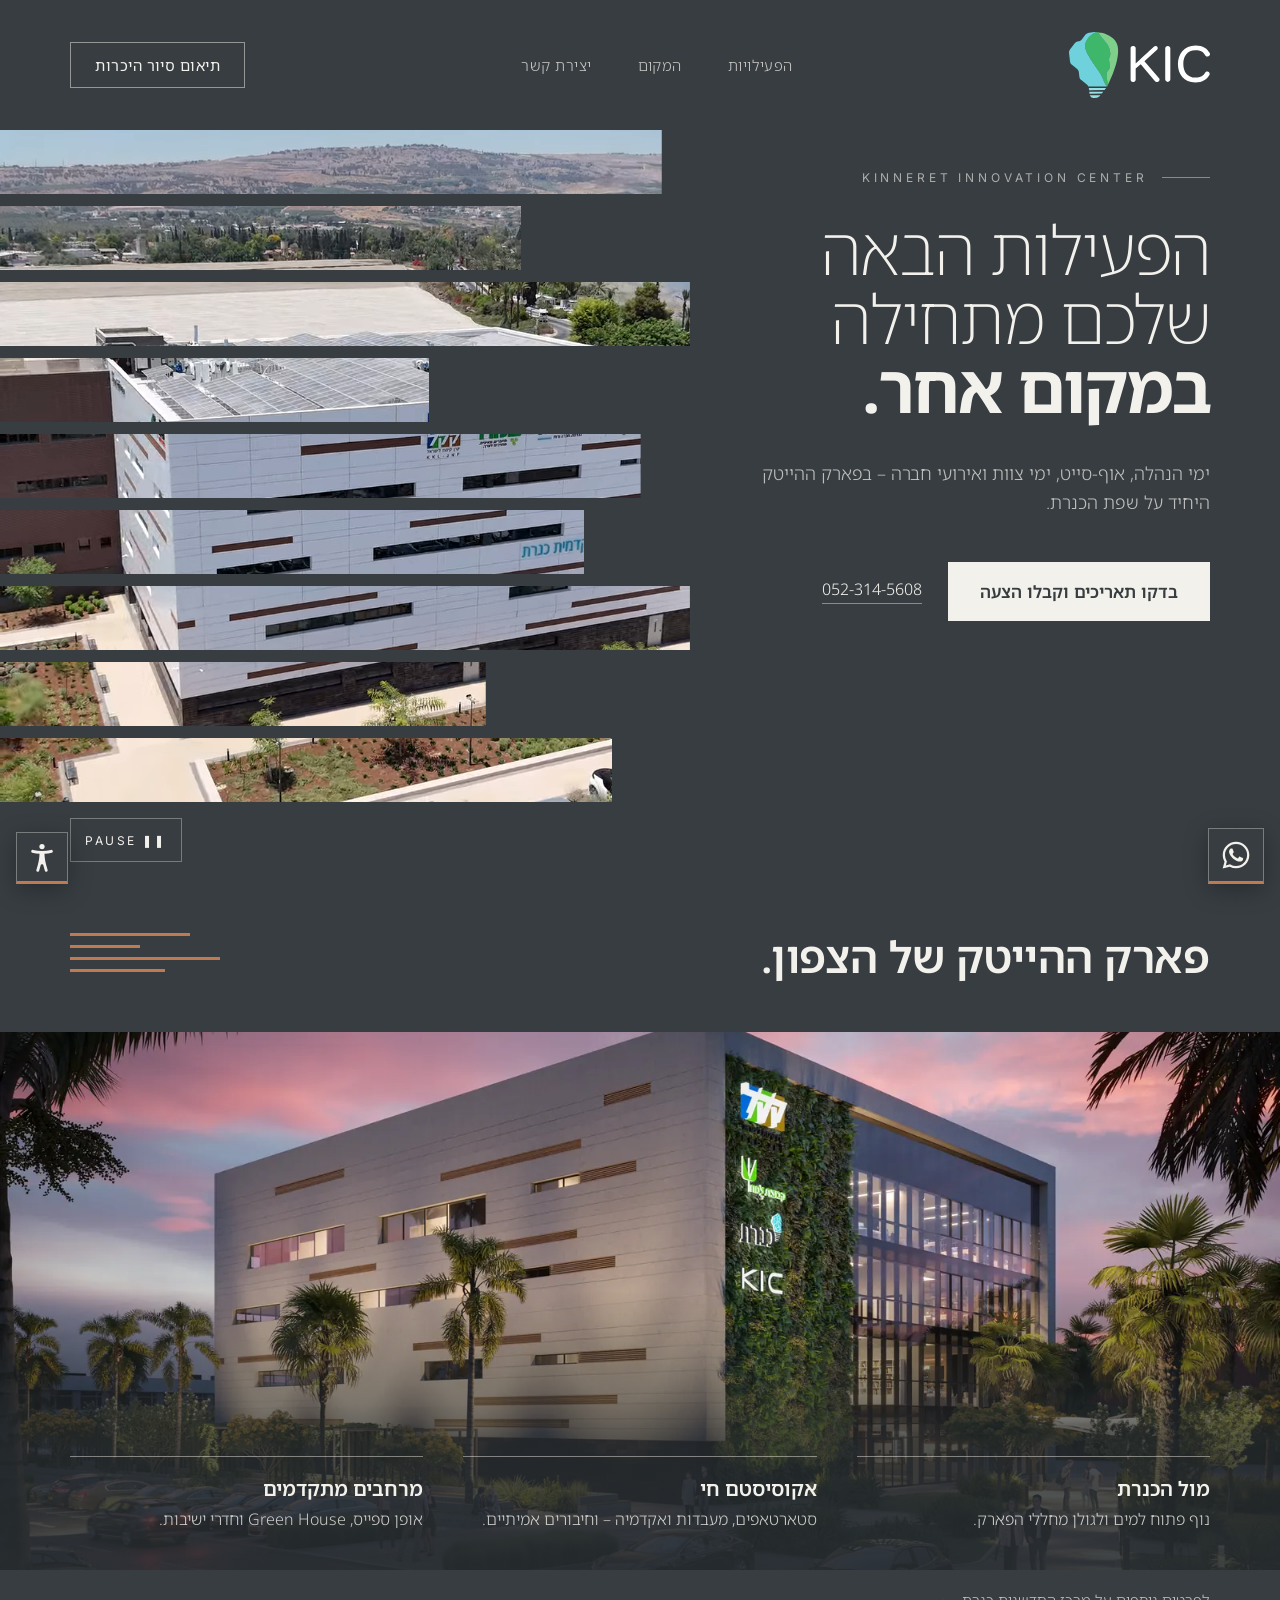
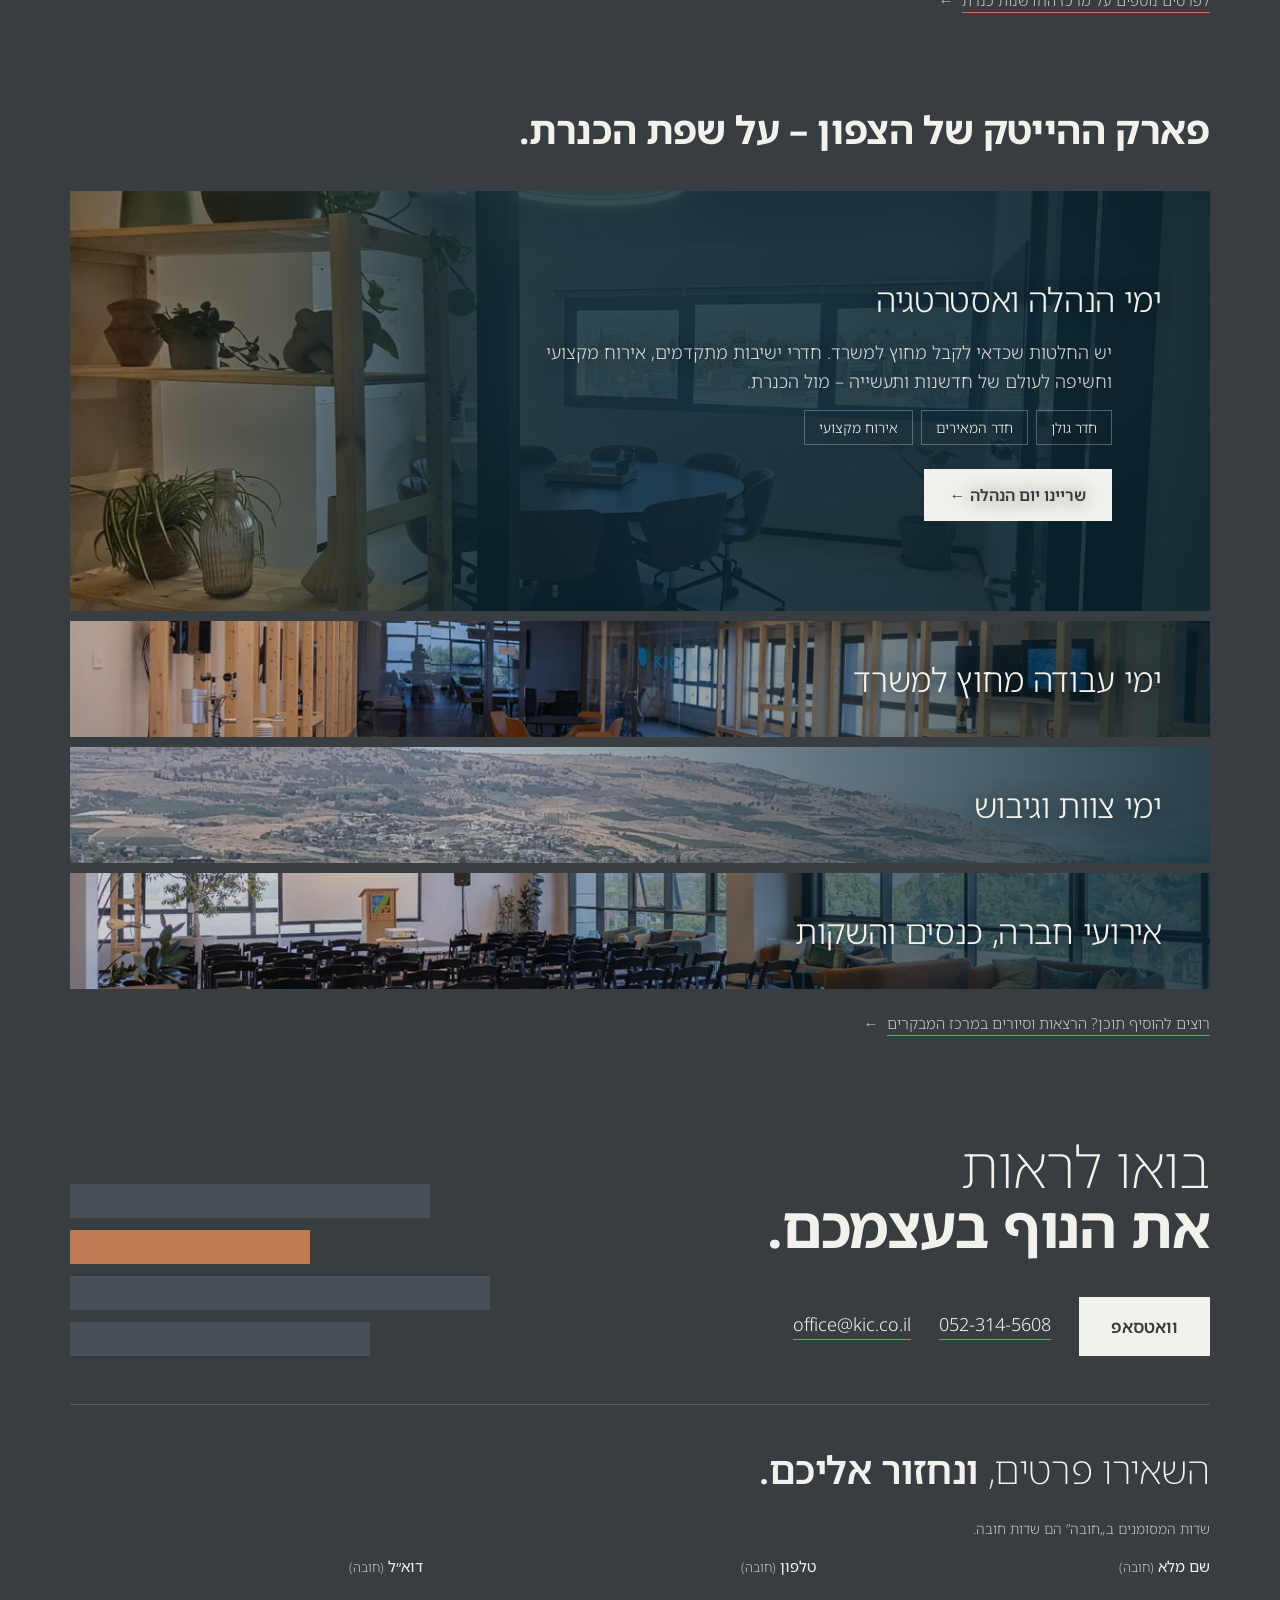
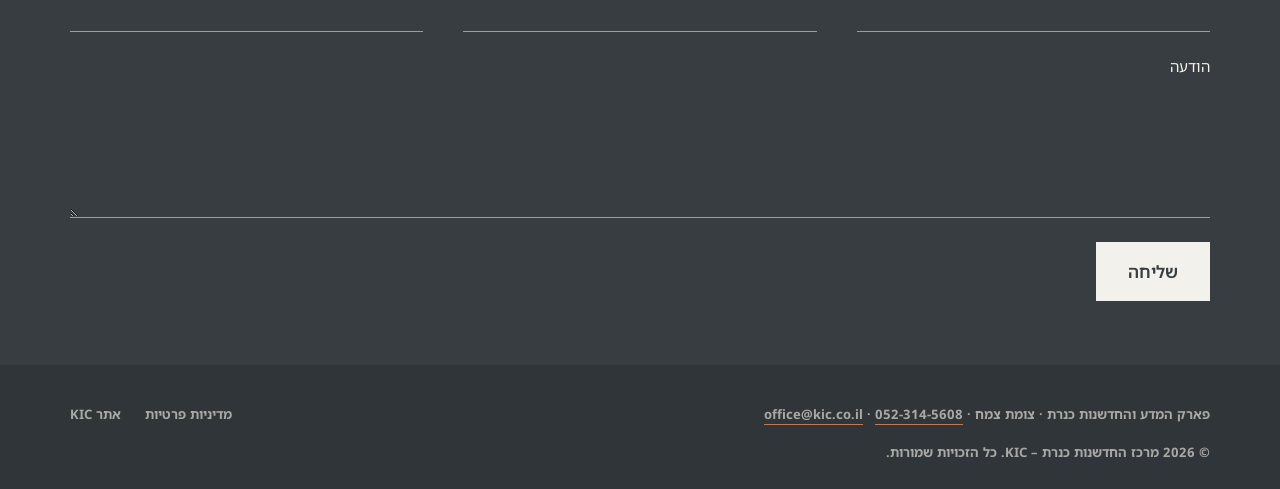
==== commit 42056dec: "Add files via upload" ====
--- a/index.html
+++ b/index.html
@@ -127,7 +127,6 @@
       </div>
     </div>
 
-    <p class="coords label" aria-hidden="true" lang="en"><span>32.70° N</span><span>35.58° E</span><span>TZEMACH JCT.</span></p>
   </section>
 
   <section class="place" id="place" aria-labelledby="h-place">
@@ -221,21 +220,62 @@
     </div>
     <div class="bars" aria-hidden="true"><span style="width:360px"></span><span style="width:240px"></span><span style="width:420px"></span><span style="width:300px"></span></div>
   </section>
+
+  <section class="form-section" id="form" aria-labelledby="h-form">
+    <h2 id="h-form" class="h-form">השאירו פרטים, <b>ונחזור אליכם.</b></h2>
+    <!-- נשלח ל-office@kic.co.il דרך FormSubmit (הכתובת מוגדרת ב-js/config.js → FORM_ENDPOINT).
+         בלי JS הטופס נשלח רגיל (action) עם ולידציה מובנית של הדפדפן. -->
+    <form class="lead-form" id="leadForm" action="https://formsubmit.co/office@kic.co.il" method="POST" accept-charset="UTF-8">
+      <p class="form-note" id="form-note">שדות המסומנים ב„חובה” הם שדות חובה.</p>
+      <div class="field">
+        <label for="f-name">שם מלא <span class="req">(חובה)</span></label>
+        <input id="f-name" name="שם מלא" type="text" autocomplete="name" required minlength="2" maxlength="80" aria-describedby="f-name-err">
+        <p class="err" id="f-name-err" hidden></p>
+      </div>
+      <div class="field">
+        <label for="f-phone">טלפון <span class="req">(חובה)</span></label>
+        <input id="f-phone" name="טלפון" type="tel" inputmode="tel" autocomplete="tel" required maxlength="20" dir="ltr" aria-describedby="f-phone-err">
+        <p class="err" id="f-phone-err" hidden></p>
+      </div>
+      <div class="field">
+        <label for="f-email">דוא״ל <span class="req">(חובה)</span></label>
+        <input id="f-email" name="דוא״ל" type="email" autocomplete="email" required maxlength="120" dir="ltr" aria-describedby="f-email-err">
+        <p class="err" id="f-email-err" hidden></p>
+      </div>
+      <div class="field field--wide">
+        <label for="f-msg">הודעה</label>
+        <textarea id="f-msg" name="הודעה" rows="4" maxlength="2000" aria-describedby="f-msg-err"></textarea>
+        <p class="err" id="f-msg-err" hidden></p>
+      </div>
+      <!-- מלכודת ספאם: בוטים ממלאים, אנשים לא רואים -->
+      <div class="hp" aria-hidden="true"><label for="f-hp">לא למילוי</label><input id="f-hp" type="text" name="_honey" tabindex="-1" autocomplete="off"></div>
+      <input type="hidden" name="_subject" value="פנייה מעמוד הנחיתה – פארק KIC">
+      <input type="hidden" name="_template" value="table">
+      <input type="hidden" name="_captcha" value="false">
+      <div class="form-actions">
+        <button class="btn" type="submit" id="f-submit">שליחה</button>
+        <p class="form-status" id="form-status" role="status" aria-live="polite"></p>
+      </div>
+    </form>
+  </section>
 </main>
 
 <footer class="site-footer">
   <p>פארק המדע והחדשנות כנרת · צומת צמח · <a href="tel:+972523145608" data-tel><span dir="ltr" data-phone-text>052-314-5608</span></a> · <a href="mailto:office@kic.co.il?subject=%D7%A4%D7%A0%D7%99%D7%99%D7%94%20%D7%9E%D7%A2%D7%9E%D7%95%D7%93%20%D7%94%D7%A0%D7%97%D7%99%D7%AA%D7%94%20%E2%80%93%20%D7%A4%D7%90%D7%A8%D7%A7%20KIC" data-mail><span dir="ltr" data-mail-text>office@kic.co.il</span></a></p>
   <nav aria-label="קישורים משפטיים ומידע">
     <ul>
-      <li><a href="accessibility.html">הצהרת נגישות</a></li>
       <li><a href="privacy.html">מדיניות פרטיות</a></li>
+      <li><a href="#" data-cookie-settings role="button">הגדרות עוגיות</a></li>
       <li><a href="https://www.kinneretinnovation.com/he/kic-park" data-link="KIC_SITE" target="_blank" rel="noopener">אתר KIC<span class="sr"> (נפתח בחלון חדש)</span></a></li>
     </ul>
   </nav>
   <p class="copy">© <span data-year>2026</span> מרכז החדשנות כנרת – KIC. כל הזכויות שמורות.</p>
 </footer>
 
+<aside aria-label="וואטסאפ"><a class="wa-fab" href="https://wa.me/972523145608" data-wa="contact" target="_blank" rel="noopener"><svg class="wa-icon" viewBox="0 0 24 24" aria-hidden="true" focusable="false"><path fill="currentColor" d="M17.47 14.38c-.3-.15-1.75-.86-2.02-.96-.27-.1-.47-.15-.67.15-.2.3-.77.96-.94 1.16-.17.2-.35.22-.64.07-.3-.15-1.25-.46-2.38-1.47-.88-.79-1.47-1.76-1.64-2.05-.17-.3-.02-.46.13-.6.13-.13.3-.35.45-.52.15-.17.2-.3.3-.5.1-.2.05-.37-.03-.52-.07-.15-.67-1.6-.92-2.2-.24-.58-.49-.5-.67-.5h-.57c-.2 0-.52.07-.79.37-.27.3-1.04 1.02-1.04 2.48s1.07 2.88 1.21 3.08c.15.2 2.1 3.2 5.08 4.49.71.31 1.26.49 1.7.63.71.23 1.36.2 1.87.12.57-.08 1.75-.72 2-1.41.25-.69.25-1.29.17-1.41-.07-.13-.27-.2-.57-.35zM12.04 21.5h-.01a9.45 9.45 0 0 1-4.82-1.32l-.35-.2-3.58.94.96-3.49-.23-.36a9.43 9.43 0 0 1-1.45-5.03c0-5.22 4.25-9.47 9.48-9.47a9.4 9.4 0 0 1 6.7 2.78 9.4 9.4 0 0 1 2.77 6.7c0 5.22-4.25 9.47-9.47 9.47zm8.06-17.53A11.33 11.33 0 0 0 12.04.63C5.76.63.65 5.74.65 12.02c0 2.01.52 3.97 1.52 5.7L.55 23.63l6.04-1.58a11.37 11.37 0 0 0 5.44 1.39h.01c6.28 0 11.39-5.11 11.39-11.39 0-3.04-1.18-5.9-3.33-8.05z"/></svg><span class="sr">שליחת הודעה בוואטסאפ (נפתח בחלון חדש)</span></a></aside>
+
 <script src="js/config.js"></script>
+<script src="js/consent.js"></script>
 <script src="js/main.js"></script>
 <script src="js/a11y.js"></script>
 </body>
--- a/css/styles.css
+++ b/css/styles.css
@@ -25,6 +25,11 @@
 .btn:hover{background:#fff;box-shadow:0 0 0 1px var(--copper)}
 .btn-line{display:inline-block;padding:12px 24px;border:1px solid rgba(243,241,236,.5);font-size:.9375rem;letter-spacing:.03em;transition:background .3s,color .3s}
 .btn-line:hover{background:var(--ink);color:var(--bg)}
+/* כפתור וואטסאפ צף – מימין, באותה שפה של כפתור הנגישות (ריבוע גרפיט, קו נחושת) */
+.wa-fab{position:fixed;right:16px;bottom:16px;z-index:60;width:56px;height:56px;display:grid;place-items:center;background:var(--bg);color:var(--ink);border:1px solid rgba(243,241,236,.35);border-bottom:3px solid var(--copper);box-shadow:0 6px 24px rgba(0,0,0,.28);transition:background .3s,color .3s}
+.wa-fab:hover{background:var(--ink);color:var(--bg)}
+.wa-fab .wa-icon{width:28px;height:28px}
+html[data-contrast="light"] .wa-fab{border-color:rgba(31,35,38,.4);border-bottom-color:var(--copper)}
 .ulink{display:inline-block;border-bottom:1px solid var(--copper);padding-bottom:3px;font-weight:300}
 .sr{position:absolute;width:1px;height:1px;overflow:hidden;clip:rect(0 0 0 0);white-space:nowrap}
 
@@ -115,13 +120,47 @@
 .row-extra:hover{border-color:var(--on-img)}
 
 /* contact */
-.contact{padding:100px var(--pad) 90px;display:flex;justify-content:space-between;align-items:flex-end;gap:40px}
+.contact{padding:100px var(--pad) 48px;display:flex;justify-content:space-between;align-items:flex-end;gap:40px}
 .h-contact{font-size:clamp(2.5rem,calc(4.5vw*var(--fsx)),4rem);line-height:1.05;letter-spacing:-.02em}
 .h-contact b{font-weight:700}
 .contact-links{display:flex;flex-wrap:wrap;align-items:center;gap:28px;margin-top:40px;font-size:1.125rem}
 .bars{display:flex;flex-direction:column;align-items:flex-end;gap:12px}
 .bars span{display:block;height:34px;background:var(--bar)}
 .bars span:nth-child(2){background:var(--copper)}
+
+/* טופס יצירת קשר – קווים אופקיים בלבד, בלי פינות מעוגלות */
+.form-section{padding:0 var(--pad) 64px}
+
+.h-form{font-size:clamp(1.875rem,calc(3vw*var(--fsx)),2.75rem);line-height:1.25;letter-spacing:-.01em;margin-bottom:26px;padding-top:40px;border-top:1px solid rgba(243,241,236,.18)}
+.h-form b{font-weight:600}
+.lead-form{display:grid;grid-template-columns:repeat(3,minmax(0,1fr));gap:24px 40px}
+.form-note{grid-column:1/-1;margin:0 0 -6px;font-size:.875rem;font-weight:300;color:var(--muted)}
+.field{display:flex;flex-direction:column;gap:8px}
+.field--wide{grid-column:1/-1}
+.field label{font-size:.9375rem;font-weight:400;color:var(--ink)}
+.field .req{font-size:.8125rem;font-weight:300;color:var(--muted)}
+.field input,.field textarea{width:100%;min-height:48px;padding:12px 2px;background:transparent;color:var(--ink);border:0;border-bottom:1px solid rgba(243,241,236,.55);border-radius:0;font:300 1.0625rem 'Noto Sans Hebrew',sans-serif;transition:border-color .3s}
+.field input[dir="ltr"]{text-align:right}
+.field textarea{resize:vertical;min-height:110px;line-height:1.6}
+.field input:hover,.field textarea:hover{border-bottom-color:var(--ink)}
+.field input:focus,.field textarea:focus{border-bottom-color:var(--copper-light)}
+.field input:focus-visible,.field textarea:focus-visible{outline:2px solid var(--copper-light);outline-offset:4px}
+.field [aria-invalid="true"]{border-bottom:2px solid var(--err)}
+.err{margin:0;font-size:.875rem;font-weight:400;color:var(--err)}
+.err::before{content:"! ";font-weight:700}
+.hp{position:absolute;width:1px;height:1px;overflow:hidden;clip:rect(0 0 0 0);white-space:nowrap} /* לא left:-9999px – ב-RTL זה יוצר גלילה אופקית */
+.form-section{position:relative}
+.form-actions{grid-column:1/-1;display:flex;flex-wrap:wrap;align-items:center;gap:24px}
+.form-actions .btn{border:0;cursor:pointer;font-family:inherit}
+.form-actions .btn:disabled{opacity:.6;cursor:wait}
+.form-status{margin:0;font-size:1rem;font-weight:400}
+.form-status.is-ok{color:var(--ok)}
+.form-status.is-error{color:var(--err)}
+:root{--err:#FFB4A0;--ok:#B6E3B8}
+html[data-contrast="high"]{--err:#FFC4B4;--ok:#C8F0CA}
+html[data-contrast="light"]{--err:#A3321A;--ok:#2E6B32}
+html[data-contrast="light"] .field input,html[data-contrast="light"] .field textarea{border-bottom-color:rgba(31,35,38,.6)}
+html[data-contrast="light"] .h-form{border-top-color:rgba(31,35,38,.2)}
 
 /* footer – [prod] פרטים מלאים במקום "טיוטת עיצוב" */
 .site-footer{padding:28px var(--pad);background:var(--footer);display:flex;justify-content:space-between;align-items:center;flex-wrap:wrap;gap:8px 32px;font-size:.8125rem;color:var(--dim)}
@@ -158,8 +197,10 @@
   .row-body{right:22px;width:calc(100% - 44px)}
   .row-more{padding-right:0}
   .row-more p{font-size:1rem}
-  .contact{flex-direction:column;align-items:flex-start;padding:90px var(--pad) 80px}
+  .contact{flex-direction:column;align-items:flex-start;padding:90px var(--pad) 44px}
   .bars{display:none}
+  .form-section{padding-bottom:56px}
+  .lead-form{grid-template-columns:1fr;gap:24px}
   .site-footer{flex-direction:column;align-items:flex-start;gap:8px}
 }
 
@@ -267,3 +308,29 @@
 .doc a{border-bottom:1px solid var(--copper)}
 .doc .tbd{background:rgba(192,122,82,.18);color:var(--ink);padding:0 .3em}
 .doc .rule{display:block;width:120px;height:3px;background:var(--copper);margin-top:28px}
+
+/* ---------- באנר עוגיות – פאנל גרפיט עם קו נחושת, בלי פינות מעוגלות ---------- */
+.cookie-bar{position:fixed;z-index:58;bottom:16px;left:84px;right:88px;max-width:880px;margin-inline:auto;background:var(--panel);color:var(--ink);border-top:3px solid var(--copper);box-shadow:0 18px 48px rgba(0,0,0,.4);padding:20px 24px}
+.cookie-bar[hidden]{display:none}
+.cookie-title{font-size:1.0625rem;font-weight:600;margin:0 0 6px}
+.cookie-text{margin:0;font-size:.9375rem;line-height:1.6;font-weight:300;color:var(--muted)}
+.cookie-text a{color:var(--ink);border-bottom:1px solid var(--copper);white-space:nowrap}
+.cookie-prefs{display:grid;gap:10px;margin:16px 0 0}
+.cookie-prefs[hidden]{display:none}
+.cookie-opt{display:flex;align-items:flex-start;gap:12px;font-size:.9375rem;line-height:1.5;font-weight:300;cursor:pointer}
+.cookie-opt input{flex:0 0 auto;width:22px;height:22px;margin:1px 0 0;accent-color:var(--copper);cursor:pointer}
+.cookie-opt input:disabled{cursor:not-allowed}
+.cookie-opt b{font-weight:600}
+.cookie-actions{display:flex;flex-wrap:wrap;align-items:center;gap:10px;margin-top:16px}
+.cookie-btn{min-height:44px;padding:10px 20px;background:transparent;color:var(--ink);border:1px solid rgba(243,241,236,.5);font:inherit;font-size:.9375rem;font-weight:600;cursor:pointer}
+.cookie-btn:hover{border-color:var(--ink)}
+.cookie-btn--solid{background:var(--ink);color:var(--bg);border-color:var(--ink)}
+.cookie-btn--solid:hover{background:#fff}
+.cookie-btn--link{border-color:transparent;font-weight:400;text-decoration:underline;text-underline-offset:4px;text-decoration-color:var(--copper)}
+.cookie-btn[hidden]{display:none}
+html[data-contrast="light"] .cookie-btn{border-color:rgba(31,35,38,.5)}
+html[data-contrast="light"] .cookie-btn--solid:hover{background:#000}
+@media (max-width:900px){
+  .cookie-bar{left:12px;right:12px;bottom:80px;padding:18px 18px 16px;max-height:calc(100dvh - 100px);overflow:auto}
+  .cookie-btn{flex:1 1 auto}
+}
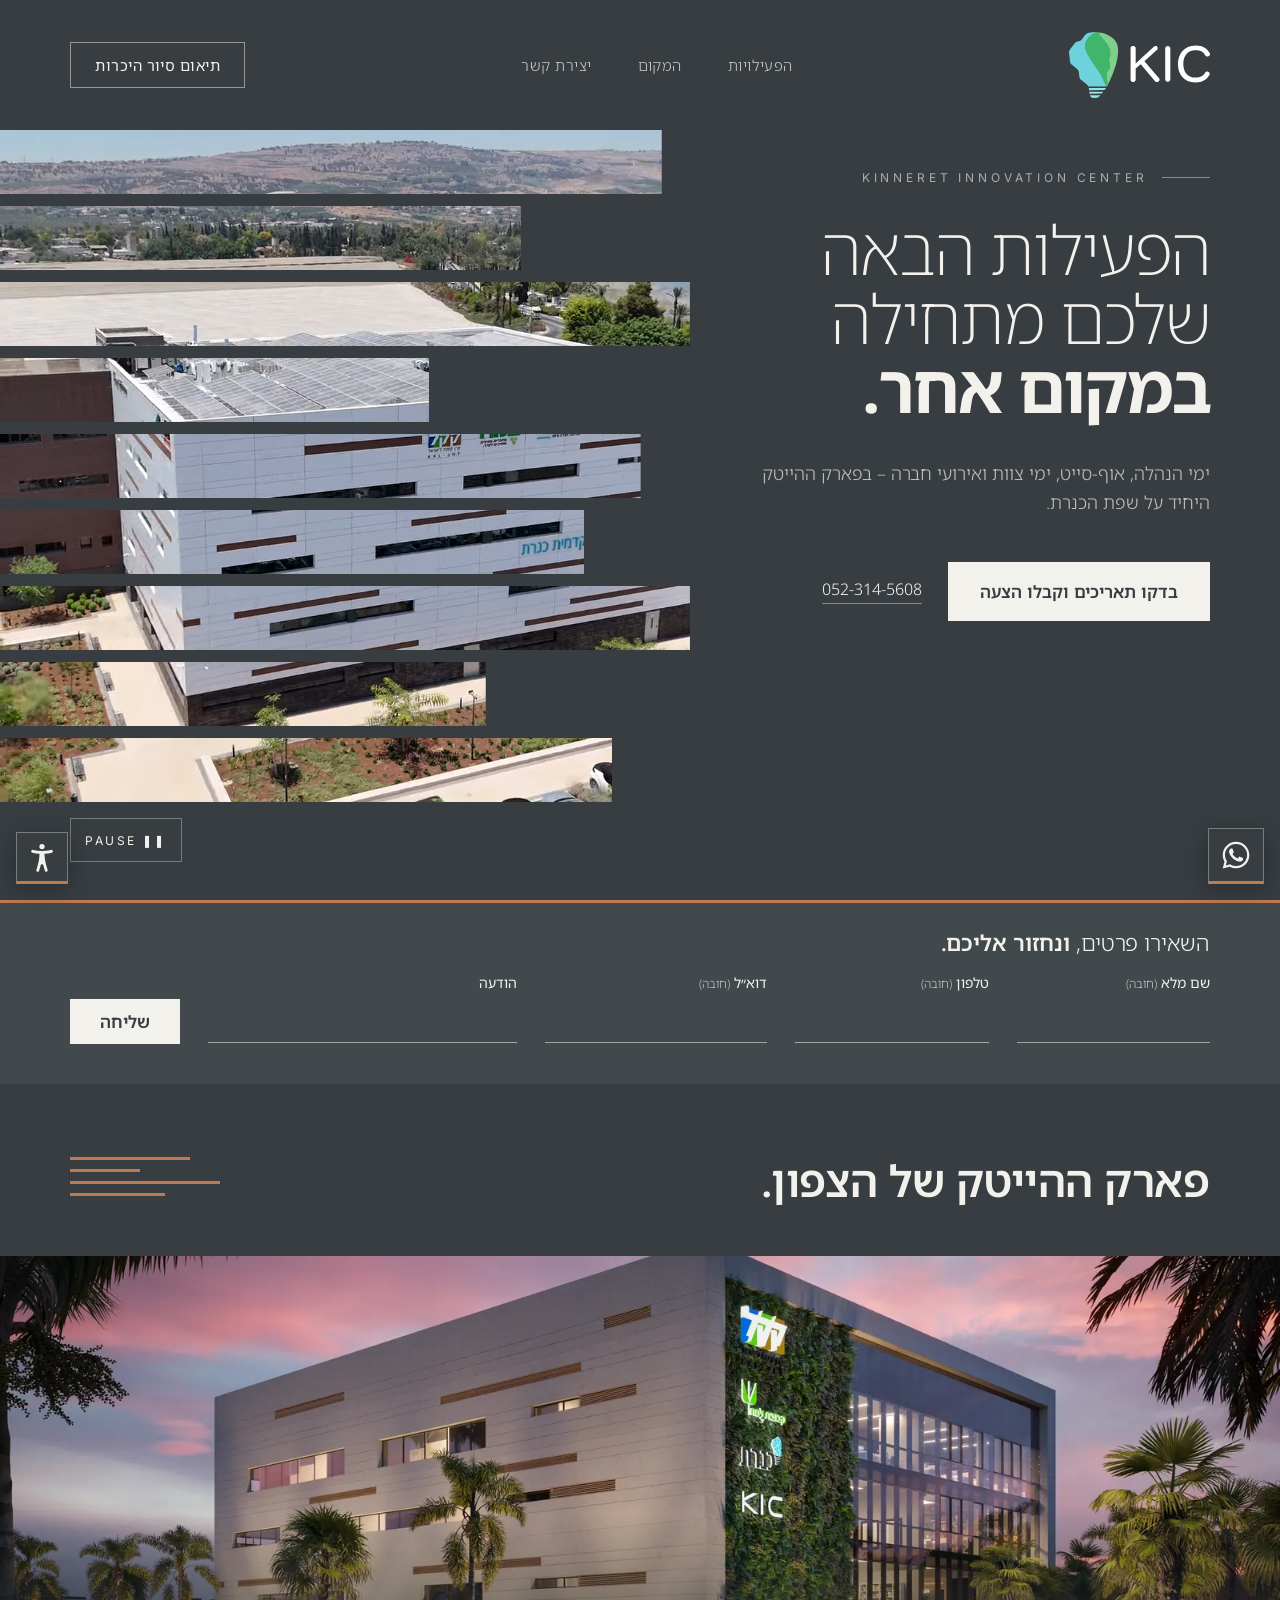
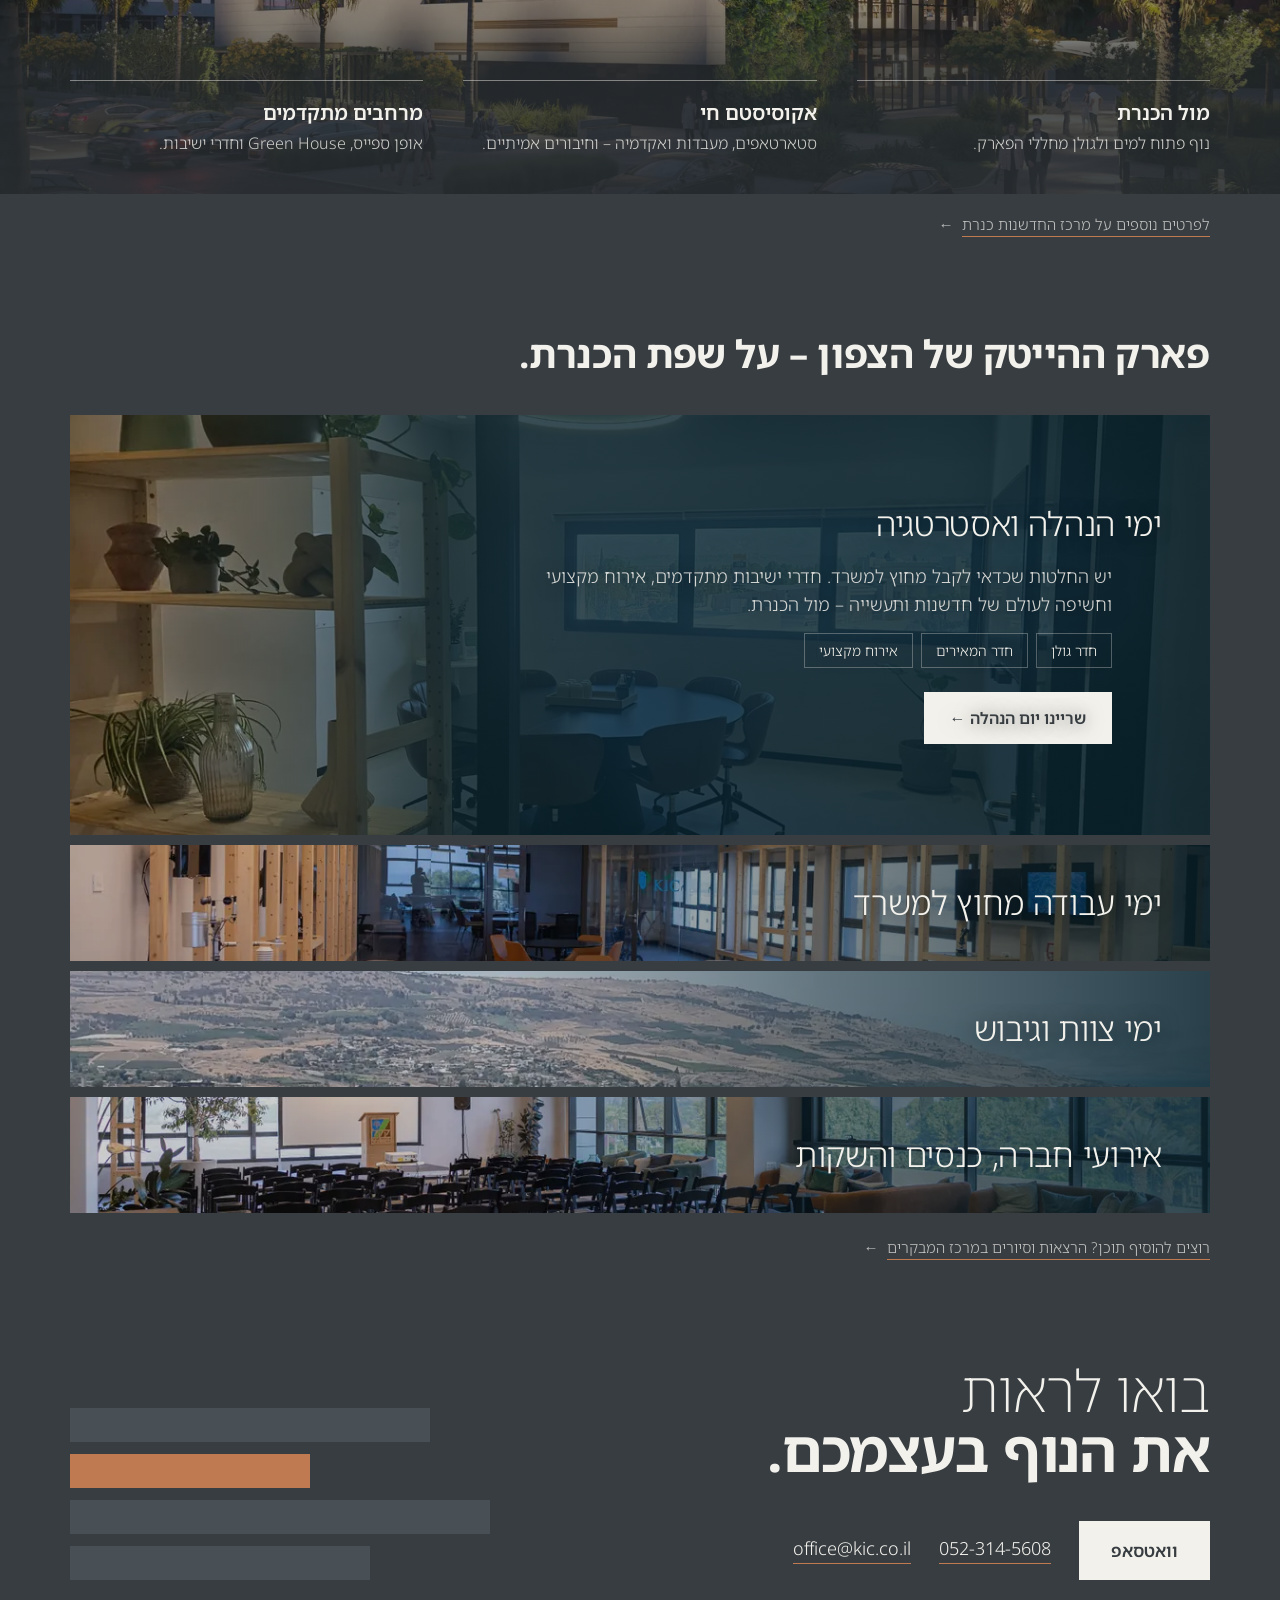
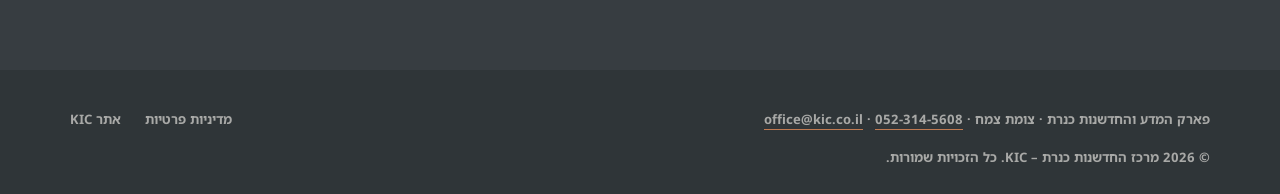
==== commit d97cfccc: "Add files via upload" ====
--- a/index.html
+++ b/index.html
@@ -129,104 +129,11 @@
 
   </section>
 
-  <section class="place" id="place" aria-labelledby="h-place">
-    <div class="place-head">
-      <h2 id="h-place" class="h-place"><b>פארק ההייטק של הצפון.</b></h2>
-      <div class="slats" aria-hidden="true"><span style="width:120px"></span><span style="width:70px"></span><span style="width:150px"></span><span style="width:95px"></span></div>
-    </div>
-    <div class="pano">
-      <img class="pano-building" src="assets/img/kic-building-1200.webp" srcset="assets/img/kic-building-480.webp 480w, assets/img/kic-building-800.webp 800w, assets/img/kic-building-1200.webp 1200w, assets/img/kic-building-1600.webp 1600w, assets/img/kic-building-2000.webp 2000w" sizes="100vw" width="2000" height="1379" alt="בניין מרכז החדשנות כנרת עם הקיר הירוק והלוגו של KIC, מואר בשעת דמדומים ומוקף עצי דקל" loading="lazy" decoding="async">
-      <ul class="values">
-        <li><p class="t">מול הכנרת</p><p class="d">נוף פתוח למים ולגולן מחללי הפארק.</p></li>
-        <li><p class="t">אקוסיסטם חי</p><p class="d">סטארטאפים, מעבדות ואקדמיה – וחיבורים אמיתיים.</p></li>
-        <li><p class="t">מרחבים מתקדמים</p><p class="d">אופן ספייס, Green House וחדרי ישיבות.</p></li>
-      </ul>
-    </div>
-    <a class="more-link" href="https://www.kinneretinnovation.com/he/kic-park" data-link="KIC_SITE" target="_blank" rel="noopener"><span>לפרטים נוספים על מרכז החדשנות כנרת</span> <span aria-hidden="true">←</span><span class="sr"> (נפתח בחלון חדש)</span></a>
-  </section>
-
-  <section class="formats" id="formats" aria-labelledby="h-formats">
-    <div class="formats-head">
-      <h2 id="h-formats" class="h-formats"><strong>פארק ההייטק של הצפון – על שפת הכנרת.</h2>
-    </div>
-    <div class="rows" id="rows">
-
-      <div class="row on">
-        <img src="assets/img/meeting-golan-1200.webp" srcset="assets/img/meeting-golan-480.webp 480w, assets/img/meeting-golan-800.webp 800w, assets/img/meeting-golan-1200.webp 1200w, assets/img/meeting-golan-1600.webp 1600w, assets/img/meeting-golan-2000.webp 2000w" sizes="(min-width: 1455px) calc(100vw - 160px), (min-width: 364px) 89vw, calc(100vw - 40px)" width="2000" height="924" alt="חדר הישיבות גולן" loading="lazy" decoding="async">
-        <h3 class="row-h"><button class="row-toggle" type="button" id="row-btn-0" aria-expanded="true" aria-controls="more-0" aria-labelledby="row-t-0"></button></h3>
-        <div class="row-body">
-          <div class="row-title"><span class="t" id="row-t-0">ימי הנהלה ואסטרטגיה</span></div>
-          <div class="row-more" id="more-0" role="region" aria-labelledby="row-t-0">
-            <p>יש החלטות שכדאי לקבל מחוץ למשרד. חדרי ישיבות מתקדמים, אירוח מקצועי וחשיפה לעולם של חדשנות ותעשייה – מול הכנרת.</p>
-            <ul class="tags" aria-label="מרחבים"><li>חדר גולן</li><li>חדר המאירים</li><li>אירוח מקצועי</li></ul>
-            <div class="row-actions"><a class="btn" href="https://wa.me/972523145608" data-wa-activity="ימי הנהלה ואסטרטגיה" target="_blank" rel="noopener">שריינו יום הנהלה <span aria-hidden="true">←</span><span class="sr"> בוואטסאפ (נפתח בחלון חדש)</span></a></div>
-          </div>
-        </div>
-      </div>
-
-      <div class="row">
-        <img src="assets/img/greenhouse-1200.webp" srcset="assets/img/greenhouse-480.webp 480w, assets/img/greenhouse-800.webp 800w, assets/img/greenhouse-1200.webp 1200w, assets/img/greenhouse-1600.webp 1600w, assets/img/greenhouse-2000.webp 2000w" sizes="(min-width: 1455px) calc(100vw - 160px), (min-width: 364px) 89vw, calc(100vw - 40px)" width="2000" height="1333" alt="מתחם ה‑Green House" loading="lazy" decoding="async">
-        <h3 class="row-h"><button class="row-toggle" type="button" id="row-btn-1" aria-expanded="false" aria-controls="more-1" aria-labelledby="row-t-1"></button></h3>
-        <div class="row-body">
-          <div class="row-title"><span class="t" id="row-t-1">ימי עבודה מחוץ למשרד</span></div>
-          <div class="row-more" id="more-1" role="region" aria-labelledby="row-t-1" hidden>
-            <p>לפעמים צריך לשנות סביבה כדי לחשוב אחרת. מרחבי עבודה, חדרי ישיבות, סדנאות ותוכן מקצועי בתוך אקוסיסטם חי.</p>
-            <ul class="tags" aria-label="מרחבים"><li lang="en">Green House</li><li>חדרי ישיבות</li><li>סדנאות</li></ul>
-            <div class="row-actions"><a class="btn" href="https://wa.me/972523145608" data-wa-activity="ימי עבודה מחוץ למשרד" target="_blank" rel="noopener">בדקו תאריכים <span aria-hidden="true">←</span><span class="sr"> לימי עבודה מחוץ למשרד בוואטסאפ (נפתח בחלון חדש)</span></a></div>
-          </div>
-        </div>
-      </div>
-
-      <div class="row">
-        <img src="assets/img/lake-coast-1200.webp" srcset="assets/img/lake-coast-480.webp 480w, assets/img/lake-coast-800.webp 800w, assets/img/lake-coast-1200.webp 1200w, assets/img/lake-coast-1600.webp 1600w, assets/img/lake-coast-2000.webp 2000w" sizes="(min-width: 1455px) calc(100vw - 160px), (min-width: 364px) 89vw, calc(100vw - 40px)" width="2000" height="3556" alt="חוף הכנרת במבט רחפן" loading="lazy" decoding="async">
-        <h3 class="row-h"><button class="row-toggle" type="button" id="row-btn-2" aria-expanded="false" aria-controls="more-2" aria-labelledby="row-t-2"></button></h3>
-        <div class="row-body">
-          <div class="row-title"><span class="t" id="row-t-2">ימי צוות וגיבוש</span></div>
-          <div class="row-more" id="more-2" role="region" aria-labelledby="row-t-2" hidden>
-            <p>יום שמחבר בין אנשים, רעיונות וחוויות: מרחבים מתקדמים, פעילויות משותפות, תוכן מעשיר ואפשרות לשלב חוויה בכנרת.</p>
-            <ul class="tags" aria-label="מרחבים"><li>אופן ספייס</li><li lang="en">Green House</li><li>פעילות בכנרת</li></ul>
-            <div class="row-actions"><a class="btn" href="https://wa.me/972523145608" data-wa-activity="ימי צוות וגיבוש" target="_blank" rel="noopener">בדקו תאריכים <span aria-hidden="true">←</span><span class="sr"> לימי צוות וגיבוש בוואטסאפ (נפתח בחלון חדש)</span></a></div>
-          </div>
-        </div>
-      </div>
-
-      <div class="row">
-        <img src="assets/img/openspace-event-1200.webp" srcset="assets/img/openspace-event-480.webp 480w, assets/img/openspace-event-800.webp 800w, assets/img/openspace-event-1200.webp 1200w, assets/img/openspace-event-1600.webp 1600w, assets/img/openspace-event-2000.webp 2000w" sizes="(min-width: 1455px) calc(100vw - 160px), (min-width: 364px) 89vw, calc(100vw - 40px)" width="2000" height="1125" alt="האופן ספייס מסודר לאירוע" loading="lazy" decoding="async">
-        <h3 class="row-h"><button class="row-toggle" type="button" id="row-btn-3" aria-expanded="false" aria-controls="more-3" aria-labelledby="row-t-3"></button></h3>
-        <div class="row-body">
-          <div class="row-title"><span class="t" id="row-t-3">אירועי חברה, כנסים והשקות</span></div>
-          <div class="row-more" id="more-3" role="region" aria-labelledby="row-t-3" hidden>
-            <p>חללי אירועים, תשתיות טכנולוגיות, מיתוג, אירוח ותוכן – כי אצלנו כל אירוע מקבל ערך נוסף.</p>
-            <ul class="tags" aria-label="מרחבים"><li>אופן ספייס</li><li>מסכי לובי</li><li>מיתוג ואירוח</li></ul>
-            <div class="row-actions">
-              <a class="btn" href="https://wa.me/972523145608" data-wa-activity="אירועי חברה, כנסים והשקות" target="_blank" rel="noopener">ספרו לנו על האירוע <span aria-hidden="true">←</span><span class="sr"> בוואטסאפ (נפתח בחלון חדש)</span></a>
-            </div>
-          </div>
-        </div>
-      </div>
-
-    </div>
-    <a class="more-link more-link--formats" href="https://www.kinneretinnovation.com/he" data-link="VISITOR_CENTER_URL" target="_blank" rel="noopener"><span>רוצים להוסיף תוכן? הרצאות וסיורים במרכז המבקרים</span> <span aria-hidden="true">←</span><span class="sr"> (נפתח בחלון חדש)</span></a>
-  </section>
-
-  <section class="contact" id="contact" aria-labelledby="h-contact">
-    <div>
-      <h2 id="h-contact" class="h-contact">בואו לראות<br><b>את הנוף בעצמכם.</b></h2>
-      <div class="contact-links">
-        <a class="btn" href="https://wa.me/972523145608" data-wa="contact" target="_blank" rel="noopener">וואטסאפ<span class="sr"> (נפתח בחלון חדש)</span></a>
-        <a class="ulink" href="tel:+972523145608" data-tel><span class="sr">טלפון: </span><span dir="ltr" data-phone-text>052-314-5608</span></a>
-        <a class="ulink" href="mailto:office@kic.co.il?subject=%D7%A4%D7%A0%D7%99%D7%99%D7%94%20%D7%9E%D7%A2%D7%9E%D7%95%D7%93%20%D7%94%D7%A0%D7%97%D7%99%D7%AA%D7%94%20%E2%80%93%20%D7%A4%D7%90%D7%A8%D7%A7%20KIC" data-mail><span class="sr">דוא״ל: </span><span dir="ltr" data-mail-text>office@kic.co.il</span></a>
-      </div>
-    </div>
-    <div class="bars" aria-hidden="true"><span style="width:360px"></span><span style="width:240px"></span><span style="width:420px"></span><span style="width:300px"></span></div>
-  </section>
-
   <section class="form-section" id="form" aria-labelledby="h-form">
     <h2 id="h-form" class="h-form">השאירו פרטים, <b>ונחזור אליכם.</b></h2>
     <!-- נשלח ל-office@kic.co.il דרך FormSubmit (הכתובת מוגדרת ב-js/config.js → FORM_ENDPOINT).
          בלי JS הטופס נשלח רגיל (action) עם ולידציה מובנית של הדפדפן. -->
     <form class="lead-form" id="leadForm" action="https://formsubmit.co/office@kic.co.il" method="POST" accept-charset="UTF-8">
-      <p class="form-note" id="form-note">שדות המסומנים ב„חובה” הם שדות חובה.</p>
       <div class="field">
         <label for="f-name">שם מלא <span class="req">(חובה)</span></label>
         <input id="f-name" name="שם מלא" type="text" autocomplete="name" required minlength="2" maxlength="80" aria-describedby="f-name-err">
@@ -242,9 +149,9 @@
         <input id="f-email" name="דוא״ל" type="email" autocomplete="email" required maxlength="120" dir="ltr" aria-describedby="f-email-err">
         <p class="err" id="f-email-err" hidden></p>
       </div>
-      <div class="field field--wide">
+      <div class="field field--msg">
         <label for="f-msg">הודעה</label>
-        <textarea id="f-msg" name="הודעה" rows="4" maxlength="2000" aria-describedby="f-msg-err"></textarea>
+        <input id="f-msg" name="הודעה" type="text" maxlength="2000" aria-describedby="f-msg-err">
         <p class="err" id="f-msg-err" hidden></p>
       </div>
       <!-- מלכודת ספאם: בוטים ממלאים, אנשים לא רואים -->
@@ -257,6 +164,98 @@
         <p class="form-status" id="form-status" role="status" aria-live="polite"></p>
       </div>
     </form>
+  </section>
+
+  <section class="place" id="place" aria-labelledby="h-place">
+    <div class="place-head">
+      <h2 id="h-place" class="h-place"><b>פארק ההייטק של הצפון.</b></h2>
+      <div class="slats" aria-hidden="true"><span style="width:120px"></span><span style="width:70px"></span><span style="width:150px"></span><span style="width:95px"></span></div>
+    </div>
+    <div class="pano">
+      <img class="pano-building" src="assets/img/kic-building-1200.webp" srcset="assets/img/kic-building-480.webp 480w, assets/img/kic-building-800.webp 800w, assets/img/kic-building-1200.webp 1200w, assets/img/kic-building-1600.webp 1600w, assets/img/kic-building-2000.webp 2000w" sizes="100vw" width="2000" height="1379" alt="בניין מרכז החדשנות כנרת עם הקיר הירוק והלוגו של KIC, מואר בשעת דמדומים ומוקף עצי דקל" loading="lazy" decoding="async">
+      <ul class="values">
+        <li><p class="t">מול הכנרת</p><p class="d">נוף פתוח למים ולגולן מחללי הפארק.</p></li>
+        <li><p class="t">אקוסיסטם חי</p><p class="d">סטארטאפים, מעבדות ואקדמיה – וחיבורים אמיתיים.</p></li>
+        <li><p class="t">מרחבים מתקדמים</p><p class="d">אופן ספייס, Green House וחדרי ישיבות.</p></li>
+      </ul>
+    </div>
+    <a class="more-link" href="https://www.kinneretinnovation.com/he/kic-park" data-link="KIC_SITE" target="_blank" rel="noopener"><span>לפרטים נוספים על מרכז החדשנות כנרת</span> <span aria-hidden="true">←</span><span class="sr"> (נפתח בחלון חדש)</span></a>
+  </section>
+
+  <section class="formats" id="formats" aria-labelledby="h-formats">
+    <div class="formats-head">
+      <h2 id="h-formats" class="h-formats"><strong>פארק ההייטק של הצפון – על שפת הכנרת.</h2>
+    </div>
+    <div class="rows" id="rows">
+
+      <div class="row on">
+        <img src="assets/img/meeting-golan-1200.webp" srcset="assets/img/meeting-golan-480.webp 480w, assets/img/meeting-golan-800.webp 800w, assets/img/meeting-golan-1200.webp 1200w, assets/img/meeting-golan-1600.webp 1600w, assets/img/meeting-golan-2000.webp 2000w" sizes="(min-width: 1455px) calc(100vw - 160px), (min-width: 364px) 89vw, calc(100vw - 40px)" width="2000" height="924" alt="חדר הישיבות גולן" loading="lazy" decoding="async">
+        <h3 class="row-h"><button class="row-toggle" type="button" id="row-btn-0" aria-expanded="true" aria-controls="more-0" aria-labelledby="row-t-0"></button></h3>
+        <div class="row-body">
+          <div class="row-title"><span class="t" id="row-t-0">ימי הנהלה ואסטרטגיה</span></div>
+          <div class="row-more" id="more-0" role="region" aria-labelledby="row-t-0">
+            <p>יש החלטות שכדאי לקבל מחוץ למשרד. חדרי ישיבות מתקדמים, אירוח מקצועי וחשיפה לעולם של חדשנות ותעשייה – מול הכנרת.</p>
+            <ul class="tags" aria-label="מרחבים"><li>חדר גולן</li><li>חדר המאירים</li><li>אירוח מקצועי</li></ul>
+            <div class="row-actions"><a class="btn" href="https://wa.me/972523145608" data-wa-activity="ימי הנהלה ואסטרטגיה" target="_blank" rel="noopener">שריינו יום הנהלה <span aria-hidden="true">←</span><span class="sr"> בוואטסאפ (נפתח בחלון חדש)</span></a></div>
+          </div>
+        </div>
+      </div>
+
+      <div class="row">
+        <img src="assets/img/greenhouse-1200.webp" srcset="assets/img/greenhouse-480.webp 480w, assets/img/greenhouse-800.webp 800w, assets/img/greenhouse-1200.webp 1200w, assets/img/greenhouse-1600.webp 1600w, assets/img/greenhouse-2000.webp 2000w" sizes="(min-width: 1455px) calc(100vw - 160px), (min-width: 364px) 89vw, calc(100vw - 40px)" width="2000" height="1333" alt="מתחם ה‑Green House" loading="lazy" decoding="async">
+        <h3 class="row-h"><button class="row-toggle" type="button" id="row-btn-1" aria-expanded="false" aria-controls="more-1" aria-labelledby="row-t-1"></button></h3>
+        <div class="row-body">
+          <div class="row-title"><span class="t" id="row-t-1">ימי עבודה מחוץ למשרד</span></div>
+          <div class="row-more" id="more-1" role="region" aria-labelledby="row-t-1" hidden>
+            <p>לפעמים צריך לשנות סביבה כדי לחשוב אחרת. מרחבי עבודה, חדרי ישיבות, סדנאות ותוכן מקצועי בתוך אקוסיסטם חי.</p>
+            <ul class="tags" aria-label="מרחבים"><li lang="en">Green House</li><li>חדרי ישיבות</li><li>סדנאות</li></ul>
+            <div class="row-actions"><a class="btn" href="https://wa.me/972523145608" data-wa-activity="ימי עבודה מחוץ למשרד" target="_blank" rel="noopener">בדקו תאריכים <span aria-hidden="true">←</span><span class="sr"> לימי עבודה מחוץ למשרד בוואטסאפ (נפתח בחלון חדש)</span></a></div>
+          </div>
+        </div>
+      </div>
+
+      <div class="row">
+        <img src="assets/img/lake-coast-1200.webp" srcset="assets/img/lake-coast-480.webp 480w, assets/img/lake-coast-800.webp 800w, assets/img/lake-coast-1200.webp 1200w, assets/img/lake-coast-1600.webp 1600w, assets/img/lake-coast-2000.webp 2000w" sizes="(min-width: 1455px) calc(100vw - 160px), (min-width: 364px) 89vw, calc(100vw - 40px)" width="2000" height="3556" alt="חוף הכנרת במבט רחפן" loading="lazy" decoding="async">
+        <h3 class="row-h"><button class="row-toggle" type="button" id="row-btn-2" aria-expanded="false" aria-controls="more-2" aria-labelledby="row-t-2"></button></h3>
+        <div class="row-body">
+          <div class="row-title"><span class="t" id="row-t-2">ימי צוות וגיבוש</span></div>
+          <div class="row-more" id="more-2" role="region" aria-labelledby="row-t-2" hidden>
+            <p>יום שמחבר בין אנשים, רעיונות וחוויות: מרחבים מתקדמים, פעילויות משותפות, תוכן מעשיר ואפשרות לשלב חוויה בכנרת.</p>
+            <ul class="tags" aria-label="מרחבים"><li>אופן ספייס</li><li lang="en">Green House</li><li>פעילות בכנרת</li></ul>
+            <div class="row-actions"><a class="btn" href="https://wa.me/972523145608" data-wa-activity="ימי צוות וגיבוש" target="_blank" rel="noopener">בדקו תאריכים <span aria-hidden="true">←</span><span class="sr"> לימי צוות וגיבוש בוואטסאפ (נפתח בחלון חדש)</span></a></div>
+          </div>
+        </div>
+      </div>
+
+      <div class="row">
+        <img src="assets/img/openspace-event-1200.webp" srcset="assets/img/openspace-event-480.webp 480w, assets/img/openspace-event-800.webp 800w, assets/img/openspace-event-1200.webp 1200w, assets/img/openspace-event-1600.webp 1600w, assets/img/openspace-event-2000.webp 2000w" sizes="(min-width: 1455px) calc(100vw - 160px), (min-width: 364px) 89vw, calc(100vw - 40px)" width="2000" height="1125" alt="האופן ספייס מסודר לאירוע" loading="lazy" decoding="async">
+        <h3 class="row-h"><button class="row-toggle" type="button" id="row-btn-3" aria-expanded="false" aria-controls="more-3" aria-labelledby="row-t-3"></button></h3>
+        <div class="row-body">
+          <div class="row-title"><span class="t" id="row-t-3">אירועי חברה, כנסים והשקות</span></div>
+          <div class="row-more" id="more-3" role="region" aria-labelledby="row-t-3" hidden>
+            <p>חללי אירועים, תשתיות טכנולוגיות, מיתוג, אירוח ותוכן – כי אצלנו כל אירוע מקבל ערך נוסף.</p>
+            <ul class="tags" aria-label="מרחבים"><li>אופן ספייס</li><li>מסכי לובי</li><li>מיתוג ואירוח</li></ul>
+            <div class="row-actions">
+              <a class="btn" href="https://wa.me/972523145608" data-wa-activity="אירועי חברה, כנסים והשקות" target="_blank" rel="noopener">ספרו לנו על האירוע <span aria-hidden="true">←</span><span class="sr"> בוואטסאפ (נפתח בחלון חדש)</span></a>
+            </div>
+          </div>
+        </div>
+      </div>
+
+    </div>
+    <a class="more-link more-link--formats" href="https://www.kinneretinnovation.com/he" data-link="VISITOR_CENTER_URL" target="_blank" rel="noopener"><span>רוצים להוסיף תוכן? הרצאות וסיורים במרכז המבקרים</span> <span aria-hidden="true">←</span><span class="sr"> (נפתח בחלון חדש)</span></a>
+  </section>
+
+  <section class="contact" id="contact" aria-labelledby="h-contact">
+    <div>
+      <h2 id="h-contact" class="h-contact">בואו לראות<br><b>את הנוף בעצמכם.</b></h2>
+      <div class="contact-links">
+        <a class="btn" href="https://wa.me/972523145608" data-wa="contact" target="_blank" rel="noopener">וואטסאפ<span class="sr"> (נפתח בחלון חדש)</span></a>
+        <a class="ulink" href="tel:+972523145608" data-tel><span class="sr">טלפון: </span><span dir="ltr" data-phone-text>052-314-5608</span></a>
+        <a class="ulink" href="mailto:office@kic.co.il?subject=%D7%A4%D7%A0%D7%99%D7%99%D7%94%20%D7%9E%D7%A2%D7%9E%D7%95%D7%93%20%D7%94%D7%A0%D7%97%D7%99%D7%AA%D7%94%20%E2%80%93%20%D7%A4%D7%90%D7%A8%D7%A7%20KIC" data-mail><span class="sr">דוא״ל: </span><span dir="ltr" data-mail-text>office@kic.co.il</span></a>
+      </div>
+    </div>
+    <div class="bars" aria-hidden="true"><span style="width:360px"></span><span style="width:240px"></span><span style="width:420px"></span><span style="width:300px"></span></div>
   </section>
 </main>
 
--- a/css/styles.css
+++ b/css/styles.css
@@ -120,7 +120,7 @@
 .row-extra:hover{border-color:var(--on-img)}
 
 /* contact */
-.contact{padding:100px var(--pad) 48px;display:flex;justify-content:space-between;align-items:flex-end;gap:40px}
+.contact{padding:100px var(--pad) 90px;display:flex;justify-content:space-between;align-items:flex-end;gap:40px}
 .h-contact{font-size:clamp(2.5rem,calc(4.5vw*var(--fsx)),4rem);line-height:1.05;letter-spacing:-.02em}
 .h-contact b{font-weight:700}
 .contact-links{display:flex;flex-wrap:wrap;align-items:center;gap:28px;margin-top:40px;font-size:1.125rem}
@@ -128,20 +128,16 @@
 .bars span{display:block;height:34px;background:var(--bar)}
 .bars span:nth-child(2){background:var(--copper)}
 
-/* טופס יצירת קשר – קווים אופקיים בלבד, בלי פינות מעוגלות */
-.form-section{padding:0 var(--pad) 64px}
-
-.h-form{font-size:clamp(1.875rem,calc(3vw*var(--fsx)),2.75rem);line-height:1.25;letter-spacing:-.01em;margin-bottom:26px;padding-top:40px;border-top:1px solid rgba(243,241,236,.18)}
+/* טופס יצירת קשר – פס קומפקטי מתחת ל-Hero, כל השדות בשורה אחת. קווים אופקיים, בלי פינות מעוגלות */
+.form-section{position:relative;margin-top:40px;padding:26px var(--pad) 30px;background:var(--panel);border-top:3px solid var(--copper)}
+.h-form{font-size:1.375rem;line-height:1.3;font-weight:300;letter-spacing:-.005em;margin:0 0 14px}
 .h-form b{font-weight:600}
-.lead-form{display:grid;grid-template-columns:repeat(3,minmax(0,1fr));gap:24px 40px}
-.form-note{grid-column:1/-1;margin:0 0 -6px;font-size:.875rem;font-weight:300;color:var(--muted)}
-.field{display:flex;flex-direction:column;gap:8px}
-.field--wide{grid-column:1/-1}
-.field label{font-size:.9375rem;font-weight:400;color:var(--ink)}
-.field .req{font-size:.8125rem;font-weight:300;color:var(--muted)}
-.field input,.field textarea{width:100%;min-height:48px;padding:12px 2px;background:transparent;color:var(--ink);border:0;border-bottom:1px solid rgba(243,241,236,.55);border-radius:0;font:300 1.0625rem 'Noto Sans Hebrew',sans-serif;transition:border-color .3s}
+.lead-form{display:grid;grid-template-columns:minmax(0,1fr) minmax(0,1fr) minmax(0,1.15fr) minmax(0,1.6fr) auto;gap:10px 28px;align-items:start}
+.field{display:flex;flex-direction:column;gap:6px}
+.field label{font-size:.875rem;line-height:1.5;font-weight:400;color:var(--ink)}
+.field .req{font-size:.75rem;font-weight:300;color:var(--muted)}
+.field input,.field textarea{width:100%;min-height:44px;padding:9px 2px;background:transparent;color:var(--ink);border:0;border-bottom:1px solid rgba(243,241,236,.55);border-radius:0;font:300 1rem 'Noto Sans Hebrew',sans-serif;transition:border-color .3s}
 .field input[dir="ltr"]{text-align:right}
-.field textarea{resize:vertical;min-height:110px;line-height:1.6}
 .field input:hover,.field textarea:hover{border-bottom-color:var(--ink)}
 .field input:focus,.field textarea:focus{border-bottom-color:var(--copper-light)}
 .field input:focus-visible,.field textarea:focus-visible{outline:2px solid var(--copper-light);outline-offset:4px}
@@ -149,18 +145,17 @@
 .err{margin:0;font-size:.875rem;font-weight:400;color:var(--err)}
 .err::before{content:"! ";font-weight:700}
 .hp{position:absolute;width:1px;height:1px;overflow:hidden;clip:rect(0 0 0 0);white-space:nowrap} /* לא left:-9999px – ב-RTL זה יוצר גלילה אופקית */
-.form-section{position:relative}
-.form-actions{grid-column:1/-1;display:flex;flex-wrap:wrap;align-items:center;gap:24px}
-.form-actions .btn{border:0;cursor:pointer;font-family:inherit}
+.form-actions{display:contents}
+.form-actions .btn{margin-top:27px;min-height:44px;padding:11px 30px;border:0;cursor:pointer;font-family:inherit;white-space:nowrap}
 .form-actions .btn:disabled{opacity:.6;cursor:wait}
-.form-status{margin:0;font-size:1rem;font-weight:400}
+.form-status{grid-column:1/-1;margin:0;font-size:.9375rem;font-weight:400}
+.form-status:empty{margin-top:-10px} /* נשאר בעץ הנגישות כדי שההודעה תוקרא כשתופיע */
 .form-status.is-ok{color:var(--ok)}
 .form-status.is-error{color:var(--err)}
 :root{--err:#FFB4A0;--ok:#B6E3B8}
 html[data-contrast="high"]{--err:#FFC4B4;--ok:#C8F0CA}
 html[data-contrast="light"]{--err:#A3321A;--ok:#2E6B32}
 html[data-contrast="light"] .field input,html[data-contrast="light"] .field textarea{border-bottom-color:rgba(31,35,38,.6)}
-html[data-contrast="light"] .h-form{border-top-color:rgba(31,35,38,.2)}
 
 /* footer – [prod] פרטים מלאים במקום "טיוטת עיצוב" */
 .site-footer{padding:28px var(--pad);background:var(--footer);display:flex;justify-content:space-between;align-items:center;flex-wrap:wrap;gap:8px 32px;font-size:.8125rem;color:var(--dim)}
@@ -170,6 +165,11 @@
 .site-footer a:hover{color:var(--ink)}
 .site-footer p a{border-bottom:1px solid var(--copper);padding-bottom:1px} /* [a11y] קישור בתוך טקסט – לא רק בצבע (1.4.1) */
 .site-footer .copy{flex-basis:100%}
+
+@media (max-width:1180px) and (min-width:901px){
+  .lead-form{grid-template-columns:repeat(3,minmax(0,1fr))}
+  .field--msg{grid-column:1/3}
+}
 
 /* mobile */
 @media (max-width: 900px){
@@ -197,10 +197,11 @@
   .row-body{right:22px;width:calc(100% - 44px)}
   .row-more{padding-right:0}
   .row-more p{font-size:1rem}
-  .contact{flex-direction:column;align-items:flex-start;padding:90px var(--pad) 44px}
+  .contact{flex-direction:column;align-items:flex-start;padding:90px var(--pad) 80px}
   .bars{display:none}
-  .form-section{padding-bottom:56px}
-  .lead-form{grid-template-columns:1fr;gap:24px}
+  .form-section{margin-top:0;padding:22px var(--pad) 26px}
+  .lead-form{grid-template-columns:1fr;gap:14px}
+  .form-actions .btn{margin-top:4px;justify-self:start}
   .site-footer{flex-direction:column;align-items:flex-start;gap:8px}
 }
 
